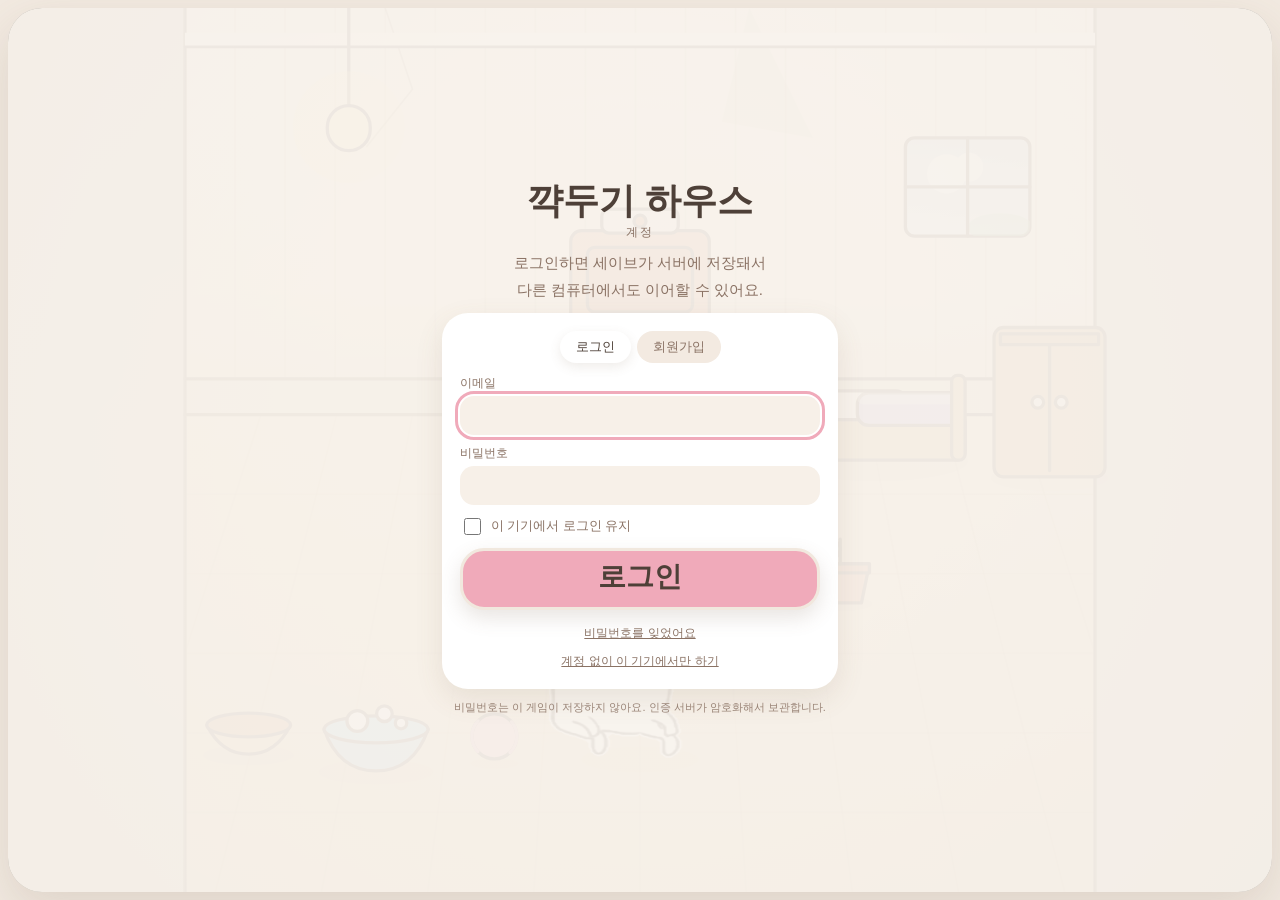
==== index.html @ f4972d71 "꺅두기 캐치마인드 알바 추가" ====
<!doctype html>
<html lang="ko">
<head>
<meta charset="utf-8">
<meta name="viewport" content="width=device-width, initial-scale=1, viewport-fit=cover">
<!-- 보안: 외부에서 스크립트를 끼워 넣지 못하게 막습니다.
     connect-src 에 우리 서버 주소 하나만 적어서, 다른 어디로도
     데이터가 나갈 수 없게 막아둡니다. -->
<meta http-equiv="Content-Security-Policy" content="
  default-src 'none';
  script-src 'self';
  style-src 'self' https://fonts.googleapis.com 'unsafe-inline';
  font-src https://fonts.gstatic.com;
  img-src 'self' data: blob:;
  connect-src 'self' https://nmmekqyjrqkmwmygzedm.supabase.co wss://nmmekqyjrqkmwmygzedm.supabase.co;
  form-action 'none';
  base-uri 'none';
  object-src 'none'">
<meta name="referrer" content="no-referrer">
<title>꺅두기 하우스</title>
<meta name="description" content="꺅두기를 애기부터 어른까지 키우는 웹 게임. 집을 꾸미고, 리듬게임과 꺅두기런으로 클로버를 벌어요.">
<link rel="icon" href="assets/clover.png">
<link rel="preconnect" href="https://fonts.googleapis.com">
<link rel="preconnect" href="https://fonts.gstatic.com" crossorigin>
<link rel="stylesheet" href="https://fonts.googleapis.com/css2?family=Gaegu:wght@400;700&family=Gowun+Dodum&display=swap">
<link rel="stylesheet" href="css/style.css">
</head>
<body>

<div id="app">
  <div id="stage">
    <canvas id="cv"></canvas>

    <!-- 위쪽 상태바 -->
    <header id="topbar">
      <div class="who">
        <span class="nm"><b id="barName">두기</b></span>
        <div class="lovewrap">
          <span class="love" id="loveBox" title="마음"><span id="loveHearts"></span></span>
          <i id="barStage">마음 Lv1</i>
        </div>
        <div class="exp"><div class="track"><div class="fill" id="expFill"></div></div>
          <small id="expCap"></small></div>
      </div>
      <div class="stats" id="statRow">
        <div class="stat"><span class="ic i-full"></span><div class="track"><div class="fill" id="st_full"></div></div></div>
        <div class="stat"><span class="ic i-clean"></span><div class="track"><div class="fill" id="st_clean"></div></div></div>
        <div class="stat"><span class="ic i-fun"></span><div class="track"><div class="fill" id="st_fun"></div></div></div>
        <div class="stat"><span class="ic i-energy"></span><div class="track"><div class="fill" id="st_energy"></div></div></div>
      </div>
      <div class="right">
        <span class="wxbox" id="barWx"></span>
        <span class="wallet" id="barClover"></span>
        <span class="lookname">모습 · <b id="barLook">양 두기</b><br>집 · <b id="barHouse">낡은 방</b></span>
        <nav class="tools">
          <button id="outBtn"   type="button" title="알바하러 가기">알바</button>
          <button id="gachaBtn" type="button" title="뽑기">뽑기</button>
          <button id="shopBtn"  type="button" title="상점">상점</button>
          <button id="dexBtn"   type="button" title="옷장·도감">옷장</button>
          <button id="decoBtn"  type="button" title="가구 옮기기">꾸미기</button>
          <button id="albumBtn" type="button" title="사진첩">앨범</button>
          <button id="dailyBtn" type="button" title="오늘의 할 일">할 일</button>
          <button id="acctBtn"  type="button" title="계정">계정</button>
          <button id="setBtn"   type="button" title="설정">설정</button>
          <button id="fsBtn"   type="button" title="전체화면">⛶</button>
        </nav>
      </div>
    </header>

    <button id="skipBtn" type="button" hidden>건너뛰기</button>
    <p id="tapHint" hidden>아무 곳이나 누르면 다음으로</p>

    <!-- 처음 시작: 이름 짓기 -->
    <section class="screen" id="introScreen" hidden>
      <img class="mascot sway" src="assets/run.png" alt="꺅두기">
      <h1>꺅두기 하우스<span class="sub">GGAKDUGI HOUSE</span></h1>
      <p class="lead">오늘부터 두기를 키웁니다.<br>이름을 지어주세요.</p>
      <input id="introName" class="nameinput big" type="text" maxlength="8" value="두기" aria-label="두기 이름">
      <button class="btn" id="introGo">시작!</button>
      <p class="credit">집에서는 <span class="kbd">WASD</span> 로 걷고, 두기를 <b>문질러 쓰다듬으면</b> 마음이 올라요 ·
        현관으로 나가면 알바를 해서 클로버를 벌 수 있어요</p>
    </section>

    <!-- 계정 -->
    <section class="screen" id="authScreen" hidden>
      <h1 style="font-size:clamp(24px,4.4vw,36px)">꺅두기 하우스<span class="sub">계정</span></h1>
      <p class="lead" id="authLead">로그인하면 세이브가 서버에 저장돼서<br>다른 컴퓨터에서도 이어할 수 있어요.</p>

      <div class="authbox">
        <div class="tabs" id="authTabs">
          <button class="tab on" id="tabLogin" type="button">로그인</button>
          <button class="tab" id="tabJoin" type="button">회원가입</button>
        </div>

        <form id="authForm" autocomplete="on" novalidate>
          <label class="fld"><span>이메일</span>
            <input id="authEmail" type="email" inputmode="email" autocomplete="username"
                   maxlength="254" spellcheck="false" required></label>
          <label class="fld"><span>비밀번호</span>
            <input id="authPw" type="password" autocomplete="current-password"
                   maxlength="200" required></label>
          <p class="pwhint" id="pwHint" hidden>10자 이상 · 대문자 · 소문자 · 숫자 · 기호 중 3가지 이상</p>
          <label class="chk"><input id="authKeep" type="checkbox">
            <span>이 기기에서 로그인 유지</span></label>
          <p class="autherr" id="authErr" role="alert" hidden></p>
          <button class="btn" id="authGo" type="submit">로그인</button>
        </form>

        <div class="authsub">
          <button class="linkbtn" id="authForgot" type="button">비밀번호를 잊었어요</button>
          <button class="linkbtn" id="authSkip" type="button">계정 없이 이 기기에서만 하기</button>
        </div>
      </div>
      <p class="credit" id="authNote"></p>
    </section>

    <!-- 캐치마인드 — 방 만들기 · 들어가기 -->
    <section class="screen" id="cmLobby" hidden>
      <h1 style="font-size:clamp(24px,4.4vw,38px)">두기 캐치마인드<span class="sub">같이 그리고 맞히기</span></h1>
      <p class="lead">한 명이 그리고 나머지가 맞혀요.<br>친구와 방 코드를 주고받으면 바로 시작!</p>

      <div class="authbox">
        <button class="btn" id="cmMake" type="button">새 방 만들기</button>
        <p class="cmor"><span>또는 받은 코드로</span></p>
        <form id="cmJoinForm" novalidate>
          <label class="fld"><span>방 코드 6자리</span>
            <input id="cmCode" class="codein" type="text" inputmode="latin"
                   maxlength="6" spellcheck="false" autocomplete="off" placeholder="ACDEFG"></label>
          <button class="btn ghost" id="cmJoin" type="submit">들어가기</button>
        </form>
        <p class="autherr" id="cmErr" role="alert" hidden></p>
      </div>
      <p class="credit">2명부터 시작할 수 있어요 · 그리는 사람은 채팅을 못 씁니다<br>
        정답 단어는 그리는 사람 화면에만 있어요</p>
      <button class="linkbtn" id="cmBack" type="button">알바 목록으로</button>
    </section>

    <!-- 캐치마인드 — 사람·채팅 -->
    <aside id="cmPanel" hidden>
      <div id="cmPlayers"></div>
      <div id="cmLog" aria-live="polite"></div>
      <form id="cmForm" autocomplete="off">
        <input id="cmInput" type="text" maxlength="24" autocomplete="off"
               spellcheck="false" aria-label="정답 입력" placeholder="정답을 적어보세요">
        <button type="submit" id="cmSend">보내기</button>
      </form>
      <p id="cmNet" hidden></p>
      <button type="button" id="cmQuit">나가기</button>
    </aside>

    <!-- 꺅두기런 결과 -->
    <section class="screen" id="runResult" hidden>
      <img class="mascot" id="runArt" alt="">
      <h1 id="runTitle" style="font-size:clamp(26px,5vw,44px)">도착!</h1>
      <div class="panel">
        <p class="score" id="runScore">0</p>
        <div class="tally">
          <div><b>달린 거리</b><span id="rDist">0 m</span></div>
          <div><b>주운 동전</b><span id="rJelly">0</span></div>
          <div><b>최고 연속</b><span id="rCombo">0</span></div>
          <div><b>등급</b><span id="rGrade">-</span></div>
        </div>
        <p class="best" id="runBest"></p>
        <p class="reward" id="runReward"></p>
      </div>
      <div class="row">
        <button class="btn" id="runAgain">한 번 더</button>
        <button class="btn ghost" id="runHome">집으로</button>
      </div>
    </section>

    <!-- 공용 모달 -->
    <div class="modal" id="modal" hidden>
      <div class="sheet">
        <h2 id="modalTitle">제목</h2>
        <p class="hint" id="modalHint"></p>
        <div id="modalBody"></div>
        <button class="btn ghost small" id="modalClose">확인</button>
      </div>
    </div>

    <!-- 알림 -->
    <div id="toast" hidden></div>

    <!-- 오늘의 할 일 -->
    <aside id="dailyPanel" hidden>
      <h3>오늘의 할 일</h3>
      <div id="dailyList"></div>
      <p class="hint">매일 새로 생겨요</p>
    </aside>

    <!-- 아래 돌봄 버튼 -->
    <div id="careBar"></div>
    <button id="miniClose" type="button" hidden>그만하기</button>

    <!-- 꺅두기런 폰 조작 -->
    <div id="runPad" hidden>
      <button id="rJump" type="button">점프</button>
      <button id="rSkill" type="button">스킬</button>
      <button id="rSlide" type="button">슬라이드</button>
    </div>
  </div>
</div>

<!-- 순서대로 읽혀야 합니다 -->
<script defer src="js/config.js"></script>
<script defer src="js/boot.js"></script>
<script defer src="js/data.js"></script>
<script defer src="js/grow.js"></script>
<script defer src="js/save.js"></script>
<script defer src="js/auth.js"></script>
<script defer src="js/net.js"></script>
<script defer src="js/audio.js"></script>
<script defer src="js/menus.js"></script>
<script defer src="js/cut.js"></script>
<script defer src="js/home.js"></script>
<script defer src="js/care.js"></script>
<script defer src="js/run.js"></script>
<script defer src="js/cafe.js"></script>
<script defer src="js/catch.js"></script>
<script defer src="js/app.js"></script>
</body>
</html>
---- css/style.css ----
/* ── 기본값 (브라우저 리셋) ── */
html{color-scheme:light;}
:root{padding-top:env(safe-area-inset-top,0px);padding-bottom:env(safe-area-inset-bottom,0px);}
body{margin:0;font-size:14px;}
img{max-width:100%;}
[hidden]{display:none!important;}
:root{padding-top:env(safe-area-inset-top,0px);padding-bottom:env(safe-area-inset-bottom,0px);}
body{margin:0;font-size:14px;}
img{max-width:100%;}
[hidden]{display:none!important;}
:root{
    --cream:#FFFCF8; --ground:#F2EAE1; --ink:#4E4038; --ink-soft:#8A7264;
    --line:#F1E8DE; --sh:rgba(120,95,75,.10); --sh2:rgba(120,95,75,.16);
    --clover:#7EAE82; --sky:#9CCADF; --wool:#F3EAE1; --poot:#DCC7A9;
    --pink:#F0AABA; --miss:#C2A8A4; --grape:#AD9ED4;
    --display:"Gaegu","Gowun Dodum",'Apple SD Gothic Neo','Malgun Gothic',sans-serif;
    --body:"Gowun Dodum","Gaegu",'Apple SD Gothic Neo','Malgun Gothic',sans-serif;
  }
  html,body{height:100%;}
  body{margin:0;background:var(--cream);color:var(--ink);font-family:var(--body);
       -webkit-font-smoothing:antialiased;overflow:hidden;}
  #app{height:100%;display:flex;flex-direction:column;align-items:center;justify-content:center;
       padding:8px;box-sizing:border-box;gap:0;}
  #stage{position:relative;width:100%;height:100%;max-width:none;max-height:none;
         container-type:size;
         border:3px solid var(--line);border-radius:32px;overflow:hidden;background:var(--cream);
         box-shadow:0 12px 28px var(--sh2);}
  body.fs #app{padding:0;}
  body.fs #stage{border-radius:0;border-width:0;box-shadow:none;}
  canvas{display:block;width:100%;height:100%;touch-action:none;}

  .screen{position:absolute;inset:0;display:flex;flex-direction:column;align-items:center;
          justify-content:center;justify-content:safe center;gap:10px;text-align:center;
          background:rgba(252,248,243,.9);padding:14px 16px;box-sizing:border-box;
          overflow-y:auto;overscroll-behavior:contain;}
  .screen > *{flex:none;}
  .screen[hidden]{display:none!important;}
  .screen.scroll{justify-content:flex-start;overflow-y:auto;overscroll-behavior:contain;}

  h1{font-family:var(--display);font-weight:700;margin:0;font-size:clamp(32px,6.6vw,58px);
     line-height:1;text-wrap:balance;}
  h1 .sub{display:block;font-size:.32em;font-weight:400;color:var(--ink-soft);letter-spacing:2px;margin-top:8px;}
  h2{font-family:var(--display);font-weight:700;font-size:20px;margin:0;letter-spacing:.5px;}
  .mascot{width:clamp(88px,15vw,132px);height:auto;}
  .mascot.sway{animation:sway 2.4s ease-in-out infinite;}
  @keyframes sway{0%,100%{transform:translateY(0) rotate(-1.5deg)}50%{transform:translateY(-9px) rotate(1.5deg)}}

  .btn{font-family:var(--display);font-weight:700;font-size:clamp(20px,3.2vw,28px);
       border:3px solid var(--line);background:var(--pink);color:var(--ink);border-radius:24px;
       padding:7px 30px 11px;cursor:pointer;box-shadow:0 8px 20px var(--sh2);
       transition:transform .1s ease, box-shadow .1s ease;}
  .btn.ghost{background:var(--cream);}
  .btn.small{font-size:19px;padding:4px 18px 8px;box-shadow:0 6px 16px var(--sh2);}
  .btn:hover{transform:translateY(-2px);box-shadow:0 4px 12px var(--sh2);}
  .btn:active{transform:translateY(1px);box-shadow:0 2px 6px var(--sh);}
  :is(.btn,.card,.chip):focus-visible{outline:3px solid var(--pink);outline-offset:3px;}

  .picks{display:flex;gap:9px;flex-wrap:wrap;justify-content:center;}
  .pick{font-family:var(--body);border:3px solid var(--line);background:var(--cream);color:var(--ink);
        border-radius:22px;padding:5px 16px 7px;cursor:pointer;display:flex;flex-direction:column;
        align-items:flex-start;gap:0;min-width:116px;transition:transform .12s ease;}
  .pick:hover{transform:translateY(-2px) rotate(-.7deg);}
  .pick .lb{font-size:11.5px;color:var(--ink-soft);letter-spacing:1px;}
  .pick .vl{font-family:var(--display);font-weight:700;font-size:20px;line-height:1.05;}
  .tagline{font-size:13px;color:var(--ink-soft);font-variant-numeric:tabular-nums;}

  .wallet{display:flex;align-items:center;justify-content:center;gap:7px;margin:0;font-size:13px;
          color:var(--ink-soft);font-variant-numeric:tabular-nums;}
  .wallet b{font-family:var(--display);font-size:20px;color:var(--ink);}
  .wallet span{border-left:2px solid #EFE4D8;padding-left:8px;}
  .cv{width:17px;height:17px;flex:none;}
  .reward{display:flex;align-items:center;justify-content:center;gap:5px;margin:6px 0 0;
          font-size:13px;color:var(--ink-soft);}
  .reward b{font-family:var(--display);font-size:19px;color:var(--clover);
            -webkit-text-stroke:0;}

  /* 도감 */
  .dex{width:100%;display:flex;flex-direction:column;gap:12px;}
  .dexrow{display:grid;grid-template-columns:repeat(auto-fill,minmax(98px,1fr));gap:8px;}
  .dcard{position:relative;border:3px solid var(--line);border-radius:22px;background:var(--cream);
         padding:16px 6px 8px;display:flex;flex-direction:column;align-items:center;gap:2px;
         cursor:pointer;overflow:hidden;font-family:var(--body);
         transition:transform .12s ease, box-shadow .12s ease;}
  .dcard .art{height:62px;display:flex;align-items:flex-end;justify-content:center;}
  .dcard img{height:60px;width:auto;}
  .dcard .nm{font-family:var(--display);font-weight:700;font-size:14.5px;line-height:1.1;
             word-break:keep-all;text-align:center;}
  .dcard .meta{font-size:10px;color:var(--ink-soft);line-height:1.3;text-align:center;
               word-break:keep-all;max-height:2.7em;overflow:hidden;}
  .dcard .stars{position:absolute;top:3px;left:8px;font-size:11px;letter-spacing:-1px;color:#B0913F;}
  .dcard:hover{transform:translateY(-3px) rotate(-.8deg);}
  .dcard.sel{box-shadow:0 0 0 3px var(--clover) inset;}
  .dcard.r-base{background:linear-gradient(#FFFCF8,#F8F1E9);}
  .dcard.r-N{background:linear-gradient(#FFFCF8,#EEF5EA);}
  .dcard.r-R{background:linear-gradient(#FFFCF8,#E9F3F8);}
  .dcard.r-SR{background:linear-gradient(#FFFCF8,#FBE7EC);}
  .dcard.r-SSR{background:linear-gradient(#FFFCF8,#EDE6FA);}
  .dcard.locked img{filter:brightness(0);opacity:.2;}
  .dcard.locked .nm{color:var(--ink-soft);}
  .dcard.soon{border-style:dashed;opacity:.6;cursor:default;}
  .dcard.soon .art b{font-family:var(--display);font-size:26px;color:var(--ink-soft);line-height:62px;}
  .newbadge{position:absolute;top:3px;right:-20px;transform:rotate(28deg);background:var(--pink);
            border:3px solid var(--line);font-family:var(--display);font-weight:700;font-size:10px;
            padding:0 22px 1px;}
  .shake{animation:shake .32s;}
  @keyframes shake{0%,100%{transform:translateX(0)}25%{transform:translateX(-5px)}75%{transform:translateX(5px)}}

  /* 노래 목록 */
  .songlist{width:100%;display:flex;flex-direction:column;gap:9px;}
  .songrow{display:flex;align-items:center;gap:11px;border:3px solid var(--line);border-radius:24px;
           background:var(--cream);padding:8px 11px;transition:transform .12s ease,background .12s ease;}
  .songrow.on{background:var(--wool);box-shadow:0 8px 20px var(--sh2);transform:translate(-1px,-2px);}
  .songrow .cover{flex:none;width:62px;height:62px;border:3px solid var(--line);border-radius:19px;
                  overflow:hidden;cursor:pointer;display:block;}
  .songrow .cover svg{width:100%;height:100%;display:block;}
  .sinfo{display:flex;flex-direction:column;gap:1px;flex:1 1 auto;min-width:0;cursor:pointer;text-align:left;}
  .stitle{font-family:var(--display);font-weight:700;font-size:21px;line-height:1.05;word-break:keep-all;}
  .smeta{font-size:11.5px;color:var(--ink-soft);}
  .sbest{font-size:11.5px;color:var(--ink-soft);font-variant-numeric:tabular-nums;}
  .levels{display:grid;grid-template-columns:repeat(2,minmax(58px,1fr));gap:4px;flex:none;}
  .lv{border:3px solid var(--line);border-radius:16px;background:var(--cream);cursor:pointer;
      padding:1px 6px 2px;display:flex;flex-direction:column;align-items:center;line-height:1.05;
      font-family:var(--body);}
  .lv b{font-family:var(--display);font-size:13px;}
  .lv span{font-size:9.5px;color:var(--ink-soft);}
  .lv[data-d="easy"][aria-pressed="true"]{background:#E6F0E2;}
  .lv[data-d="normal"][aria-pressed="true"]{background:#9CCADF;}
  .lv[data-d="hard"][aria-pressed="true"]{background:#DCC7A9;}
  .lv[data-d="nightmare"][aria-pressed="true"]{background:#AD9ED4;}
  #goBtn{margin-top:4px;}
  @media (max-width:560px){
    .songrow{flex-wrap:wrap;} .levels{grid-template-columns:repeat(4,1fr);width:100%;}
  }

  /* 캐릭터 상세 */
  .detail{width:100%;display:flex;gap:14px;align-items:stretch;flex-wrap:wrap;}
  .detail .art{flex:1 1 200px;min-height:190px;border:3px solid var(--line);border-radius:26px;
               display:flex;align-items:center;justify-content:center;position:relative;overflow:hidden;}
  .detail .art img{height:78%;width:auto;position:relative;z-index:1;}
  .detail .art i{position:absolute;inset:-30%;background:
      repeating-conic-gradient(from 0deg, rgba(255,255,255,.55) 0deg 12deg, rgba(255,255,255,0) 12deg 24deg);
      animation:spinRay 26s linear infinite;}
  @keyframes spinRay{to{transform:rotate(360deg)}}
  .detail .info{flex:1 1 220px;display:flex;flex-direction:column;gap:7px;justify-content:center;}
  .detail .rk{display:inline-flex;align-items:center;gap:6px;align-self:flex-start;
              border:3px solid var(--line);border-radius:1005px;padding:1px 12px 3px;font-size:12px;}
  .detail .rk .stars{color:#B0913F;letter-spacing:-1px;}
  .detail h3{font-family:var(--display);font-weight:700;font-size:clamp(24px,4.4vw,34px);margin:0;line-height:1.05;}
  .detail .desc{font-size:13px;color:var(--ink-soft);line-height:1.65;}
  .detail .facts{display:flex;flex-direction:column;gap:3px;font-size:12px;color:var(--ink-soft);}
  .detail .facts span b{font-family:var(--display);font-size:14px;color:var(--ink);}
  .detail .row{display:flex;gap:8px;flex-wrap:wrap;margin-top:3px;}

  /* 뽑기 */
  .gacha{width:100%;display:flex;flex-direction:column;gap:10px;align-items:center;}
  .gtop{display:flex;align-items:center;gap:8px;font-size:12px;color:var(--ink-soft);}
  .gtop b{font-family:var(--display);font-size:22px;color:var(--ink);}
  .gstage{position:relative;overflow:hidden;width:100%;min-height:172px;border:3px dashed #EFE4D8;
          border-radius:24px;display:flex;align-items:center;justify-content:center;padding:10px;
          box-sizing:border-box;}
  .orbwrap{display:flex;flex-direction:column;align-items:center;gap:10px;}
  .orb{width:84px;height:84px;border-radius:50%;border:3px solid var(--line);
       background:radial-gradient(circle at 34% 28%, #fff 8%, var(--oc,#E6F0E2) 78%);
       animation:orbShake .17s linear infinite, orbGrow .95s ease-in both;}
  .orb.r-R{--oc:#9CCADF;animation:orbShake .13s linear infinite, orbGrow .95s ease-in both;}
  .orb.r-SR{--oc:#F0AABA;animation:orbShake .09s linear infinite, orbGrow .95s ease-in both,
            orbGlow .42s ease-in-out infinite;}
  @keyframes orbShake{0%{transform:translate(-1.5px,1px) rotate(-1.5deg)}
                      50%{transform:translate(1.5px,-1px) rotate(1.5deg)}
                      100%{transform:translate(-1.5px,1px) rotate(-1.5deg)}}
  @keyframes orbGrow{0%{scale:.25;opacity:0}55%{scale:1.05;opacity:1}100%{scale:1.2}}
  @keyframes orbGlow{0%,100%{box-shadow:0 0 0 0 rgba(255,179,193,0)}
                     50%{box-shadow:0 0 30px 12px rgba(255,179,193,.8)}}
  .orbtext{font-family:var(--display);font-weight:700;font-size:17px;color:var(--ink-soft);}
  .flash{position:absolute;inset:0;background:#fff;animation:flashOut .5s ease-out both;pointer-events:none;z-index:3;}
  .flash.sr{background:linear-gradient(120deg,#FBE7EC,#FFF6C9,#E9F3F8,#FBE7EC);}
  @keyframes flashOut{0%{opacity:.96}100%{opacity:0}}
  .gstage.hasbanner{padding-top:38px;}
  .banner{position:absolute;left:0;right:0;top:7px;text-align:center;font-family:var(--display);
          font-weight:700;font-size:23px;color:#D4708A;z-index:4;pointer-events:none;
          animation:bannerLife 2.6s both;}
  @keyframes bannerLife{0%{opacity:0;transform:translateY(-16px) scale(.7)}
                        18%{opacity:1;transform:translateY(0) scale(1.12)}
                        26%{transform:none}82%{opacity:1;transform:none}
                        100%{opacity:0;transform:translateY(-8px) scale(.9)}}
  .ring{position:absolute;left:50%;top:50%;width:22px;height:22px;margin:-11px 0 0 -11px;border-radius:50%;
        border:3px solid var(--rc,#9CCADF);animation:ringOut .8s ease-out both;pointer-events:none;}
  @keyframes ringOut{0%{transform:scale(.3);opacity:.95}100%{transform:scale(8);opacity:0}}
  .spark{position:absolute;left:50%;top:50%;width:8px;height:8px;background:#FFD36E;
         border:3px solid var(--line);border-radius:50%;animation:sparkOut .75s ease-out both;pointer-events:none;}
  @keyframes sparkOut{0%{transform:translate(0,0) scale(.3);opacity:1}
                      100%{transform:translate(var(--dx),var(--dy)) scale(1);opacity:0}}
  .shakeSheet{animation:sheetShake .45s;}
  @keyframes sheetShake{0%,100%{transform:none}20%{transform:translate(-6px,3px)}
                        40%{transform:translate(5px,-3px)}60%{transform:translate(-4px,2px)}
                        80%{transform:translate(3px,-1px)}}
  .gidle{margin:0;font-size:13px;color:var(--ink-soft);line-height:1.8;text-align:center;}
  .gidle small{font-size:11px;}
  .gresult{display:grid;grid-template-columns:repeat(5,1fr);gap:7px;width:100%;}
  .gcard{position:relative;border:3px solid var(--line);border-radius:20px;padding:13px 4px 6px;
         display:flex;flex-direction:column;align-items:center;gap:1px;overflow:hidden;z-index:2;
         animation:popN .46s cubic-bezier(.2,1.5,.5,1) both;}
  .gcard.r-R{animation:flipR .66s cubic-bezier(.2,1.1,.4,1) both;}
  .gcard.r-SR{animation:slamSR .72s cubic-bezier(.15,1.35,.4,1) both;
              box-shadow:0 0 0 3px #F9DDE4, 0 0 20px 4px rgba(255,179,193,.8);}
  @keyframes popN{0%{opacity:0;transform:scale(.55) rotate(-9deg)}100%{opacity:1;transform:none}}
  @keyframes flipR{0%{opacity:0;transform:perspective(500px) rotateY(-180deg) scale(.7)}
                   55%{opacity:1}100%{opacity:1;transform:none}}
  @keyframes slamSR{0%{opacity:0;transform:scale(2.8) rotate(12deg)}
                    50%{opacity:1;transform:scale(.88) rotate(-4deg)}
                    75%{transform:scale(1.06) rotate(2deg)}100%{transform:none}}
  .gcard .art{height:48px;display:flex;align-items:flex-end;}
  .gcard img{height:46px;width:auto;}
  .gcard .nm{font-family:var(--display);font-weight:700;font-size:12.5px;line-height:1.05;
             text-align:center;word-break:keep-all;}
  .gcard .meta{font-size:9.5px;color:var(--ink-soft);}
  .gcard .meta.dup{color:var(--clover);}
  .gcard .stars{position:absolute;top:2px;left:6px;font-size:10px;letter-spacing:-1px;color:#B0913F;}
  .gcard.r-N{background:linear-gradient(#FFFCF8,#EEF5EA);}
  .gcard.r-R{background:linear-gradient(#FFFCF8,#E9F3F8);}
  .gcard.r-SR{background:linear-gradient(#FFFCF8,#FBE7EC);box-shadow:0 0 0 3px #F9DDE4;}
  .gcard.shine::after{content:"";position:absolute;inset:-40%;background:
    linear-gradient(115deg,transparent 40%,rgba(255,255,255,.85) 50%,transparent 60%);
    animation:sweep 1.5s ease-in-out .3s 2;}
  @keyframes sweep{0%{transform:translateX(-60%)}100%{transform:translateX(60%)}}
  .gbtns{display:flex;gap:9px;flex-wrap:wrap;justify-content:center;}
  @media (max-width:560px){ .gresult{grid-template-columns:repeat(3,1fr);} }
  @media (prefers-reduced-motion:reduce){ .gcard,.orb,.flash,.banner,.ring,.spark{animation:none!important}
    .gcard.shine::after{animation:none} .shakeSheet{animation:none} }

  .modal{position:absolute;inset:0;z-index:20;display:flex;align-items:center;justify-content:center;
         background:rgba(120,95,75,.38);padding:16px;box-sizing:border-box;}
  .modal[hidden]{display:none!important;}
  .sheet{background:var(--cream);border:3px solid var(--line);border-radius:28px;box-shadow:0 12px 28px var(--sh2);
         padding:14px 16px 16px;width:100%;max-width:640px;max-height:100%;overflow-y:auto;}
  .sheet.wide{max-width:780px;
         display:flex;flex-direction:column;gap:10px;align-items:center;}
  .sheet .row{display:flex;gap:8px;flex-wrap:wrap;justify-content:center;}
  .sheet #modalBody{width:100%;}
  .rgroup{width:100%;display:flex;flex-direction:column;gap:6px;margin-bottom:4px;}
  .rlabel{font-family:var(--display);font-weight:700;font-size:15px;display:flex;align-items:center;gap:6px;
          justify-content:center;}
  .rlabel i{width:11px;height:11px;border:3px solid var(--line);border-radius:50%;display:inline-block;}
  .rlabel span{font-family:var(--body);font-weight:400;font-size:11.5px;color:var(--ink-soft);}
  .card{position:relative;}
  .card .rr{position:absolute;top:-9px;right:-6px;font-size:10px;border:3px solid var(--line);
            border-radius:1005px;padding:0 6px 1px;white-space:nowrap;}
  .card.soon{opacity:.55;cursor:default;border-style:dashed;justify-content:center;}
  .card.soon .q{font-family:var(--display);font-weight:700;font-size:26px;line-height:56px;color:var(--ink-soft);}
  .sheet .card{min-width:88px;padding:7px 7px 8px;}
  .sheet .card img{height:48px;}
  .sheet .card .nm{font-size:15px;}
  .sheet .card .meta{font-size:10.5px;}
  .sheet .card.song{min-width:150px;}
  .sheet .card.song .nm{font-size:18px;}
  .sect{width:100%;max-width:760px;display:flex;flex-direction:column;gap:7px;align-items:center;}
  .sect > .row{display:flex;gap:9px;flex-wrap:wrap;justify-content:center;width:100%;}

  .card{font-family:var(--body);border:3px solid var(--line);background:var(--cream);border-radius:22px;
        padding:7px 9px 9px;cursor:pointer;display:flex;flex-direction:column;align-items:center;gap:3px;
        min-width:98px;flex:0 1 auto;transition:transform .12s ease,background .12s ease;}
  .card:hover{transform:translateY(-3px) rotate(-.8deg);}
  .card[aria-pressed="true"]{background:var(--wool);box-shadow:0 6px 16px var(--sh2);}
  .card img{height:56px;width:auto;}
  .card .nm{font-family:var(--display);font-weight:700;font-size:17px;line-height:1.1;}
  .card .meta{font-size:11.5px;color:var(--ink-soft);line-height:1.35;}
  .song{min-width:150px;align-items:flex-start;text-align:left;gap:1px;}
  .song .nm{font-size:19px;}
  .song .best{font-size:11px;color:var(--ink-soft);font-variant-numeric:tabular-nums;}

  .chip{font-family:var(--display);font-size:18px;font-weight:700;border:3px solid var(--line);
        background:var(--cream);color:var(--ink);border-radius:1005px;padding:3px 17px 6px;cursor:pointer;}
  .chip[aria-pressed="true"]{background:var(--clover);}
  .chip[data-d="hard"][aria-pressed="true"]{background:var(--poot);}
  .chip[data-d="nightmare"][aria-pressed="true"]{background:var(--grape);}

  .keys{font-size:13px;color:var(--ink-soft);line-height:1.8;}
  .kbd{font-family:var(--display);font-weight:700;border:3px solid var(--line);border-radius:7px;
       padding:0 8px 1px;background:var(--wool);}

  .panel{border:3px solid var(--line);border-radius:26px;background:var(--cream);padding:12px 18px 14px;
         min-width:min(330px,88%);}
  .grade{font-family:var(--display);font-weight:700;font-size:clamp(26px,5vw,40px);line-height:1;margin:0;}
  .score{font-family:var(--display);font-weight:700;font-size:clamp(26px,5vw,38px);line-height:1;
         margin:2px 0 8px;font-variant-numeric:tabular-nums;}
  .tally{display:grid;grid-template-columns:repeat(2,1fr);gap:3px 18px;font-size:14px;}
  .tally div{display:flex;justify-content:space-between;gap:12px;font-variant-numeric:tabular-nums;}
  .tally b{font-weight:400;color:var(--ink-soft);}
  .best{font-size:13px;color:var(--ink-soft);margin:8px 0 0;}
  #skipBtn{position:absolute;bottom:14px;right:14px;z-index:6;font-family:var(--display);font-weight:700;
           font-size:17px;border:3px solid var(--line);background:rgba(252,248,243,.9);border-radius:1005px;
           padding:3px 18px 5px;cursor:pointer;animation:skipIn .5s both .4s;}
  @keyframes skipIn{0%{opacity:0;transform:translateY(8px)}100%{opacity:1;transform:none}}
  #homeBar{position:absolute;top:10px;left:58px;right:12px;z-index:6;display:flex;align-items:center;
           gap:8px;flex-wrap:wrap;}
  #homeBar span{display:flex;align-items:center;gap:5px;background:rgba(252,248,243,.92);
                border:3px solid var(--line);border-radius:1005px;padding:2px 12px 4px;font-size:12.5px;
                color:var(--ink-soft);}
  #homeBar b{font-family:var(--display);font-size:18px;color:var(--ink);}
  #homeBar button{margin-left:auto;font-family:var(--display);font-weight:700;font-size:15px;
                  border:3px solid var(--line);background:var(--cream);border-radius:1005px;
                  padding:2px 14px 4px;cursor:pointer;}
  #homeBar #homeSongBtn{margin-left:auto;background:var(--pink);}
  #homeBar #homeTitleBtn{margin-left:0;}
  #countdown{position:absolute;inset:0;z-index:30;display:flex;align-items:center;justify-content:center;
             background:rgba(252,248,243,.55);pointer-events:none;}
  #countdown[hidden]{display:none!important;}
  #cdNum{font-family:var(--display);font-weight:700;font-size:clamp(64px,16vw,140px);color:var(--ink);
         animation:cdPop .45s ease-out;}
  @keyframes cdPop{0%{transform:scale(1.9);opacity:0}45%{opacity:1}100%{transform:scale(1);opacity:1}}

  #toast{position:absolute;left:50%;top:52px;transform:translateX(-50%);z-index:40;
         background:var(--cream);border:3px solid var(--line);border-radius:24px;
         box-shadow:0 8px 20px var(--sh2);padding:9px 18px 11px;text-align:center;
         animation:toastIn .45s cubic-bezier(.2,1.4,.5,1) both;max-width:88%;}
  #toast[hidden]{display:none!important;}
  #toast h4{font-family:var(--display);font-weight:700;font-size:19px;margin:0 0 2px;}
  #toast p{margin:1px 0;font-size:12.5px;color:var(--ink-soft);}
  @keyframes toastIn{0%{opacity:0;transform:translate(-50%,-14px) scale(.85)}
                     100%{opacity:1;transform:translate(-50%,0) scale(1)}}

  /* 설정 */
  .setlist{width:100%;display:flex;flex-direction:column;gap:12px;}
  .setgroup{border:3px solid var(--line);border-radius:24px;background:var(--cream);
            padding:8px 14px 12px;display:flex;flex-direction:column;gap:9px;}
  .setgroup > h5{font-family:var(--display);font-weight:700;font-size:13px;letter-spacing:2px;
                 color:var(--ink-soft);margin:0;text-transform:none;}
  .setrow{display:flex;flex-direction:column;gap:3px;padding-top:7px;border-top:3px dashed #EFE4D8;}
  .setgroup > .setrow:first-of-type{border-top:0;padding-top:0;}
  .setrow > .lbl{display:flex;justify-content:space-between;align-items:baseline;gap:8px;}
  .setrow .lbl b{font-family:var(--display);font-weight:700;font-size:16px;}
  .setrow .lbl span{font-size:11.5px;color:var(--ink-soft);font-variant-numeric:tabular-nums;}
  .setrow .hint{font-size:10.5px;color:var(--ink-soft);line-height:1.45;opacity:.9;}
  .keyrow{display:flex;gap:7px;flex-wrap:wrap;}
  .keybtn{flex:1 1 0;min-width:52px;border:3px solid var(--line);border-radius:17px;background:var(--wool);
          font-family:var(--display);font-weight:700;font-size:19px;padding:2px 0 4px;cursor:pointer;}
  .keybtn.wait{background:var(--pink);animation:tapBlink .8s ease-in-out infinite;}
  .keybtn small{display:block;font-family:var(--body);font-weight:400;font-size:10px;color:var(--ink-soft);}
  input[type=range]{width:100%;accent-color:var(--clover);height:20px;margin:0;}
  .skinrow{display:flex;gap:7px;flex-wrap:wrap;}
  .skinbtn{border:3px solid var(--line);border-radius:18px;background:var(--cream);cursor:pointer;
           padding:4px 10px 6px;font-family:var(--body);display:flex;flex-direction:column;gap:3px;align-items:center;}
  .skinbtn[aria-pressed="true"]{background:var(--wool);box-shadow:0 6px 16px var(--sh2);}
  .skinbtn[disabled]{opacity:.45;cursor:default;}
  .skinbtn .nm{font-family:var(--display);font-weight:700;font-size:14px;}
  .swatch{display:flex;gap:3px;}
  .swatch i{width:13px;height:13px;border:3px solid var(--line);border-radius:4px;display:block;}
  .skinbtn small{font-size:9.5px;color:var(--ink-soft);}

  /* 도감 진행 */
  .dexbar{width:100%;display:flex;flex-direction:column;gap:4px;margin-bottom:2px;}
  .dexbar .track{height:14px;border:3px solid var(--line);border-radius:1005px;background:var(--cream);overflow:hidden;}
  .dexbar .fill{height:100%;background:var(--clover);}
  .dexbar .cap{display:flex;justify-content:space-between;font-size:11.5px;color:var(--ink-soft);}
  .dexbar .cap b{font-family:var(--display);font-size:15px;color:var(--ink);}

  #tapHint{position:absolute;bottom:20px;left:0;right:0;text-align:center;margin:0;z-index:6;
           font-size:12.5px;color:var(--ink-soft);pointer-events:none;animation:tapBlink 1.6s ease-in-out infinite;}
  @keyframes tapBlink{0%,100%{opacity:.35}50%{opacity:.95}}
  #fsBtn{position:absolute;top:10px;left:12px;z-index:6;font-size:15px;line-height:1;
         border:3px solid var(--line);background:rgba(252,248,243,.8);border-radius:18px;
         padding:4px 9px 5px;cursor:pointer;opacity:.5;transition:opacity .15s ease;}
  #fsBtn:hover{opacity:1;}
  body.fs #fsBtn{opacity:.25;}
  #pauseBtn{position:absolute;top:10px;right:12px;font-family:var(--display);font-weight:700;font-size:16px;
            border:3px solid var(--line);background:rgba(252,248,243,.85);border-radius:18px;padding:2px 12px 4px;
            cursor:pointer;}
  .credit{font-size:11px;color:var(--ink-soft);margin:0;max-width:520px;line-height:1.6;opacity:.85;}
  @media (prefers-reduced-motion:reduce){.mascot.sway{animation:none}}

  /* 무대가 낮아지면 타이틀 요소를 단계적으로 줄인다 */
  @container (max-height:430px){
    .screen{gap:7px;padding:10px 14px;}
    .mascot{width:clamp(48px,14cqh,74px);}
    h1{font-size:clamp(22px,8.5cqh,34px);}
    h1 .sub{font-size:.28em;margin-top:4px;}
    .keys{display:none;}
    .pick{padding:3px 12px 5px;min-width:96px;}
    .pick .vl{font-size:17px;}
    .btn{font-size:20px;padding:5px 22px 8px;}
  }
  @container (max-height:320px){
    .mascot{display:none;}
    h1 .sub{display:none;}
    .tagline{display:none;}
    h1{font-size:clamp(20px,9cqh,28px);}
  }

/* ══════════════════════════════════════════════════════════
   마시멜로 — 테두리 대신 부드러운 그림자, 크림톤 바탕
   ══════════════════════════════════════════════════════════ */

body{background:var(--ground);}
#stage{border:none;border-radius:34px;background:var(--cream);
       box-shadow:0 18px 50px rgba(120,95,75,.16);}
body.fs #stage{border-radius:0;box-shadow:none;}
.screen{background:rgba(250,245,238,.93);}

/* ── 위쪽 상태바 ───────────────────────────────────────── */
#topbar{position:absolute;left:0;right:0;top:0;z-index:6;display:flex;align-items:center;
        gap:12px;padding:10px 14px;box-sizing:border-box;flex-wrap:wrap;
        background:linear-gradient(rgba(252,248,243,.96),rgba(252,248,243,.74));
        border-bottom:none;box-shadow:0 6px 18px rgba(120,95,75,.07);}
#topbar[hidden]{display:none!important;}
#topbar .who{display:flex;flex-direction:column;gap:2px;min-width:132px;}
#topbar .nm{display:flex;align-items:baseline;gap:7px;}
#topbar .nm b{font-family:var(--display);font-size:23px;line-height:1.1;color:var(--ink);}
#topbar .nm i{font-style:normal;font-size:11px;color:var(--ink-soft);}
#topbar .exp{display:flex;flex-direction:column;gap:2px;}
#topbar .exp .track{width:132px;height:6px;border:none;border-radius:999px;
                    background:#EFE4D8;overflow:hidden;box-sizing:border-box;}
#topbar .exp .fill{height:100%;border-radius:999px;background:var(--pink);transition:width .35s ease;}
#topbar .exp small{font-size:10px;color:var(--ink-soft);}

/* 마음 하트 */
.love{display:flex;align-items:center;gap:3px;font-size:13px;}
.love i{font-style:normal;font-size:16px;line-height:1;color:#E4C9BE;filter:none;opacity:1;}
.love i.on{color:#E4849C;}

/* 스탯 — 얇은 선 */
.stats{display:flex;gap:12px;flex:1 1 auto;justify-content:center;flex-wrap:wrap;}
.stat{display:flex;align-items:center;gap:5px;}
.stat .track{width:56px;height:5px;border:none;border-radius:999px;
             background:#EFE4D8;overflow:hidden;box-sizing:border-box;}
.stat .fill{height:100%;border-radius:999px;transition:width .35s ease;}
#st_full{background:#E0A45C;} #st_clean{background:#77B2CE;}
#st_fun{background:#E4849C;}  #st_energy{background:#8FBF92;}
.stat.low .track{animation:lowblink 1.4s ease-in-out infinite;}
@keyframes lowblink{0%,100%{opacity:1}50%{opacity:.45}}
.stat .ic{width:14px;height:14px;flex:none;border:none;border-radius:999px;box-sizing:border-box;}
.i-full{background:#E0A45C;} .i-clean{background:#77B2CE;}
.i-fun{background:#E4849C;}  .i-energy{background:#8FBF92;}

#topbar .right{display:flex;align-items:center;gap:10px;flex-wrap:wrap;justify-content:flex-end;}
#topbar .wallet{display:flex;align-items:center;gap:5px;margin:0;font-size:12px;
        background:#FFFFFF;border-radius:999px;padding:5px 13px 5px 10px;
        box-shadow:0 4px 12px rgba(120,95,75,.10);}
#topbar .wallet b{font-family:var(--display);font-size:19px;color:#3E6B44;}
#topbar .lookname{font-size:11px;color:var(--ink-soft);line-height:1.5;}
#topbar .lookname b{font-family:var(--display);font-size:15px;color:var(--ink);}
#topbar .tools{display:flex;gap:6px;}
#topbar .tools button{font-family:var(--body);font-size:13px;
       border:none;background:#FFFFFF;color:#5C4C42;border-radius:14px;
       padding:7px 13px;cursor:pointer;box-shadow:0 4px 12px rgba(120,95,75,.10);
       transition:transform .12s ease, box-shadow .12s ease;}
#topbar .tools button:hover{transform:translateY(-2px);box-shadow:0 7px 16px rgba(120,95,75,.14);}
#topbar .tools button:active{transform:translateY(1px);box-shadow:0 2px 6px rgba(120,95,75,.10);}
#topbar .tools button#outBtn{background:#E8B15E;color:#3E2D14;}
@container (max-width: 700px){
  #topbar .lookname{display:none;}
  #topbar .exp .track{width:96px;}
  .stat .track{width:34px;}
  #topbar .tools button{padding:6px 10px;font-size:12px;}
}

/* ── 처음 화면 ─────────────────────────────────────────── */
.lead{margin:0;font-size:15px;color:var(--ink-soft);line-height:1.8;}
.nameinput{font-family:var(--display);font-weight:700;font-size:20px;text-align:center;
           border:none;border-radius:20px;background:#FFFFFF;color:var(--ink);
           padding:8px 14px;width:160px;box-shadow:0 6px 16px rgba(120,95,75,.10);}
.nameinput.big{font-size:30px;width:210px;}
.nameinput:focus{outline:3px solid var(--pink);outline-offset:3px;}

/* ── 상점 카드 ─────────────────────────────────────────── */
.shopgrid{display:grid;grid-template-columns:repeat(auto-fill,minmax(126px,1fr));gap:11px;width:100%;}
.shopcard{position:relative;border:none;border-radius:24px;background:#FFFFFF;
          padding:10px 8px 11px;display:flex;flex-direction:column;align-items:center;gap:3px;
          cursor:pointer;font-family:var(--body);box-shadow:0 6px 16px rgba(120,95,75,.09);
          transition:transform .14s ease, box-shadow .14s ease;}
.shopcard:hover{transform:translateY(-3px);box-shadow:0 10px 22px rgba(120,95,75,.14);}
.shopcard .pic{height:74px;display:flex;align-items:flex-end;}
.shopcard canvas{width:74px;height:74px;}
.shopcard .nm{font-family:var(--display);font-weight:700;font-size:16px;line-height:1.1;}
.shopcard .meta{font-size:11px;color:var(--ink-soft);text-align:center;line-height:1.4;min-height:2.6em;}
.shopcard .price{display:flex;align-items:center;gap:4px;font-family:var(--display);font-size:17px;
                 border-top:1px solid #F1E8DE;width:100%;justify-content:center;padding-top:5px;}
.shopcard.own{background:#F2F8F1;}
.shopcard.own .price{color:#3E6B44;}
.shopcard.poor{opacity:.55;}
.shopcard.sel{box-shadow:0 0 0 3px #8FBF92, 0 6px 16px rgba(120,95,75,.09);}
.shopcard.locked{opacity:.6;background:#FAF5EF;}
.shopcard .meta i{font-style:normal;color:#3E6B44;font-size:10.5px;}
.swatchbig{width:72px;height:56px;border:none;border-radius:18px;display:block;
           box-shadow:0 4px 12px rgba(120,95,75,.12);}

/* ── 알바 고르기 ───────────────────────────────────────── */
.outinfo{margin:0;font-size:13px;color:var(--ink-soft);text-align:center;line-height:1.8;}
.outinfo b{font-family:var(--display);font-size:19px;color:var(--ink);}
.outrow{display:grid;grid-template-columns:repeat(auto-fit,minmax(170px,1fr));gap:12px;width:100%;}
.outcard{border:none;border-radius:26px;background:#FFFFFF;cursor:pointer;
         padding:14px 10px;display:flex;flex-direction:column;align-items:center;gap:3px;
         font-family:var(--body);box-shadow:0 6px 16px rgba(120,95,75,.10);
         transition:transform .14s ease,box-shadow .14s ease;}
.outcard:hover{transform:translateY(-3px);box-shadow:0 10px 24px rgba(120,95,75,.15);}
.outcard .ic{font-size:30px;line-height:1;}
.outcard .nm{font-family:var(--display);font-weight:700;font-size:23px;}
.outcard .meta{font-size:12px;color:var(--ink-soft);}
.outcard .pay{font-family:var(--display);font-size:15px;color:#3E6B44;}
.outcard.o-rhythm{background:#F1F7FB;}
.outcard.o-run{background:#FDF2F4;}

.jobrow{display:grid;grid-template-columns:repeat(auto-fit,minmax(196px,1fr));gap:14px;width:100%;}
.jobcard{position:relative;border:none;border-radius:28px;cursor:pointer;overflow:hidden;
         padding:0 0 14px;display:flex;flex-direction:column;align-items:center;gap:4px;
         font-family:var(--body);background:#FFFFFF;box-shadow:0 8px 20px rgba(120,95,75,.11);
         transition:transform .14s ease,box-shadow .14s ease;}
.jobcard:hover{transform:translateY(-3px);box-shadow:0 12px 28px rgba(120,95,75,.16);}
.jobcard .sign{width:100%;padding:8px 0;font-family:var(--body);font-size:12px;
               border-bottom:none;background:#F7F0E8;color:var(--ink-soft);letter-spacing:2px;}
.jobcard canvas{width:104px;height:78px;margin:6px 0 -2px;}
.jobcard .nm{font-family:var(--display);font-weight:700;font-size:24px;line-height:1;}
.jobcard .meta{font-size:12px;color:var(--ink-soft);}
.jobcard .pay{font-size:11.5px;color:var(--ink-soft);border-top:1px solid #F1E8DE;margin-top:5px;
              padding-top:6px;width:86%;}
.jobcard .go{margin-top:8px;font-family:var(--body);font-size:14px;
             border:none;border-radius:999px;background:#E8B15E;color:#3E2D14;padding:7px 20px;
             box-shadow:0 4px 12px rgba(120,95,75,.14);}
.jobcard .lvrow{font-size:11.5px;color:var(--ink-soft);}
.jobcard .lvrow b{font-family:var(--display);font-size:15px;color:var(--ink);}
.jobcard.locked{opacity:.55;}

/* ── 결과 보상 ─────────────────────────────────────────── */
.reward{display:flex;flex-direction:column;align-items:center;gap:1px;margin:8px 0 0;
        font-size:13px;color:var(--ink-soft);}
.reward b{font-family:var(--display);font-size:21px;color:#3E6B44;-webkit-text-stroke:0;}
.reward small{font-size:11px;}
.paytop{font-family:var(--body);font-size:12px;color:var(--ink-soft);letter-spacing:2px;}

/* ── 런 폰 조작 ────────────────────────────────────────── */
#runPad{position:absolute;left:0;right:0;bottom:0;display:flex;gap:10px;padding:12px;
        box-sizing:border-box;z-index:7;pointer-events:none;}
#runPad[hidden]{display:none!important;}
#runPad button{flex:1;pointer-events:auto;border:none;border-radius:24px;
       background:rgba(255,255,255,.82);font-family:var(--display);font-weight:700;font-size:20px;
       color:#4E4038;padding:13px 0;box-shadow:0 6px 18px rgba(120,95,75,.18);}
#runPad button:active{transform:translateY(2px);box-shadow:0 2px 8px rgba(120,95,75,.14);}
#rSkill{flex:.7;background:rgba(240,170,186,.9);}

/* ── 토스트 ────────────────────────────────────────────── */
#toast{position:absolute;left:50%;top:14%;transform:translateX(-50%);z-index:40;
       background:#FFFFFF;border:none;border-radius:24px;
       padding:10px 22px;box-shadow:0 12px 30px rgba(120,95,75,.18);text-align:center;
       display:flex;flex-direction:column;gap:1px;max-width:76%;}
#toast[hidden]{display:none!important;}
#toast b{font-family:var(--display);font-size:20px;}
#toast span{font-size:12px;color:var(--ink-soft);}
#toast.pop{animation:toastPop .35s cubic-bezier(.2,1.5,.5,1);}
@keyframes toastPop{0%{transform:translateX(-50%) scale(.7);opacity:0}100%{transform:translateX(-50%) scale(1);opacity:1}}

/* ── 아래 돌봄 타일 ────────────────────────────────────── */
#careBar{position:absolute;left:0;right:0;bottom:0;z-index:6;display:flex;gap:9px;
         padding:12px 14px 14px;box-sizing:border-box;justify-content:center;flex-wrap:wrap;
         background:linear-gradient(rgba(252,248,243,0),rgba(252,248,243,.9) 55%);}
#careBar[hidden]{display:none!important;}
.carebtn{position:relative;display:flex;flex-direction:column;align-items:center;gap:3px;
         border:none;border-radius:22px;background:#FFFFFF;cursor:pointer;
         padding:9px 14px 10px;font-family:var(--body);box-shadow:0 6px 16px rgba(120,95,75,.11);
         transition:transform .12s ease, box-shadow .12s ease;min-width:70px;}
.carebtn:hover{transform:translateY(-3px);box-shadow:0 10px 22px rgba(120,95,75,.15);}
.carebtn:active{transform:translateY(1px);box-shadow:0 3px 8px rgba(120,95,75,.11);}
.carebtn b{font-family:var(--body);font-size:13px;line-height:1.2;color:#5C4C42;font-weight:400;}
.carebtn i{font-style:normal;font-size:10px;color:var(--ink-soft);}
.carebtn .ic{width:30px;height:30px;border:none;border-radius:12px;box-sizing:border-box;}
.carebtn.off{opacity:.4;}
.carebtn.want{background:#FDF2DE;animation:wantPulse 1.6s ease-in-out infinite;}
.carebtn.want::after{content:'';position:absolute;top:8px;right:9px;width:8px;height:8px;
      border:none;border-radius:999px;background:#E4849C;}
@keyframes wantPulse{0%,100%{box-shadow:0 6px 16px rgba(120,95,75,.11)}
                     50%{box-shadow:0 6px 16px rgba(120,95,75,.11),0 0 0 5px rgba(228,132,156,.22)}}
.c-feed{background:#FBE7CE;} .c-wash{background:#DCEEF8;} .c-play{background:#FBDCE3;}
.c-sleep{background:#E4DCF4;} .c-water{background:#DFEFD8;} .c-clean{background:#F0E6DA;}
.carebtn i{max-width:88px;overflow:hidden;text-overflow:ellipsis;white-space:nowrap;}

/* ── 집 업그레이드 ─────────────────────────────────────── */
.house{display:flex;gap:14px;align-items:center;border:none;border-radius:26px;
       background:#FFFFFF;padding:13px 15px;width:100%;box-sizing:border-box;
       box-shadow:0 6px 18px rgba(120,95,75,.10);}
.house canvas{width:96px;height:72px;flex:none;}
.house .info{display:flex;flex-direction:column;gap:2px;flex:1;min-width:0;}
.house .info b{font-family:var(--display);font-size:21px;}
.house .info span{font-size:12px;color:var(--ink-soft);}
.house .info .now{font-size:11.5px;color:#3E6B44;}
.house .btn{flex:none;}
.housesteps{display:flex;gap:5px;margin-top:4px;}
.housesteps i{width:26px;height:5px;border:none;border-radius:999px;background:#EFE4D8;box-sizing:border-box;}
.housesteps i.on{background:#8FBF92;}

/* ── 탭 ────────────────────────────────────────────────── */
.tabs{display:flex;gap:7px;width:100%;justify-content:center;flex-wrap:wrap;}
.tab{font-family:var(--body);font-size:13px;border:none;color:var(--ink-soft);
     background:#F3EAE1;border-radius:999px;padding:7px 16px;cursor:pointer;}
.tab.on{background:#FFFFFF;color:var(--ink);box-shadow:0 4px 12px rgba(120,95,75,.12);}
.bagrow{display:flex;gap:8px;align-items:center;flex-wrap:wrap;width:100%;
        border-top:1px solid #F1E8DE;padding-top:10px;}
.bagrow b{font-family:var(--display);font-size:18px;}
.bagrow span{font-size:12px;color:var(--ink-soft);}

/* ── 오늘의 할 일 ──────────────────────────────────────── */
#dailyPanel{position:absolute;right:12px;top:68px;z-index:9;width:min(280px,72%);
     background:#FFFFFF;border:none;border-radius:26px;
     box-shadow:0 14px 34px rgba(120,95,75,.18);padding:14px 16px;
     display:flex;flex-direction:column;gap:7px;}
#dailyPanel[hidden]{display:none!important;}
#dailyPanel h3{font-family:var(--display);font-size:20px;margin:0;}
.dq{display:flex;align-items:center;gap:7px;font-size:12px;border-bottom:1px solid #F1E8DE;
    padding-bottom:6px;}
.dq b{font-weight:400;flex:1;}
.dq i{font-style:normal;font-family:var(--display);font-size:14px;}
.dq .chk{width:18px;height:18px;border:none;background:#F1E8DE;border-radius:7px;flex:none;
         font-family:var(--body);font-size:11px;line-height:18px;text-align:center;color:#FFFFFF;}
.dq.got{opacity:.5;}
.dq.got .chk{background:#8FBF92;}
.dq .pay{display:flex;align-items:center;gap:2px;font-family:var(--display);font-size:14px;}
#topbar .tools button#dailyBtn.alert{background:#F0AABA;color:#4E4038;animation:wantPulse 1.6s ease-in-out infinite;}
#topbar .tools button#decoBtn.on{background:#9CCADF;color:#24485A;}

/* ── 미니게임 그만하기 ─────────────────────────────────── */
#miniClose{position:absolute;right:14px;bottom:16px;z-index:12;
     font-family:var(--body);font-size:14px;border:none;
     background:#FFFFFF;color:#5C4C42;border-radius:999px;padding:9px 20px;cursor:pointer;
     box-shadow:0 6px 16px rgba(120,95,75,.14);}
#miniClose[hidden]{display:none!important;}

/* 이름 아래 하트 줄 */
#topbar .lovewrap{display:flex;align-items:center;gap:7px;}
#topbar .lovewrap i{font-style:normal;font-size:11px;color:var(--ink-soft);}

/* ── 사진첩 ───────────────────────────────────────────── */
.albumtop{display:flex;align-items:center;gap:12px;width:100%;}
.albumtop .hint{margin:0;}
.albumgrid{display:grid;grid-template-columns:repeat(auto-fill,minmax(192px,1fr));gap:12px;width:100%;}
.photo{position:relative;margin:0;background:#FFFFFF;border-radius:20px;overflow:hidden;
       box-shadow:0 6px 16px rgba(120,95,75,.10);}
.photo img{display:block;width:100%;height:auto;background:#F3EAE1;}
.photo figcaption{padding:8px 10px 10px;display:flex;flex-direction:column;gap:1px;}
.photo figcaption b{font-family:var(--display);font-size:16px;}
.photo figcaption span{font-size:11px;color:var(--ink-soft);}
.pdel{position:absolute;top:8px;right:8px;width:26px;height:26px;border:none;border-radius:999px;
      background:rgba(255,255,255,.9);color:#7A6250;font-size:17px;line-height:26px;cursor:pointer;
      box-shadow:0 3px 8px rgba(120,95,75,.18);}

/* ── 다녀왔어요 ───────────────────────────────────────── */
.awaybox{display:flex;flex-direction:column;gap:10px;width:100%;}
.awaywx{margin:0;font-size:13px;color:var(--ink-soft);text-align:center;}
.awaywx b{font-family:var(--display);font-size:18px;color:var(--ink);}
.awaylist{display:flex;flex-direction:column;gap:7px;}
.awaylist p{margin:0;background:#FFFFFF;border-radius:16px;padding:10px 14px;font-size:13.5px;
            box-shadow:0 4px 12px rgba(120,95,75,.08);}

/* 날씨 · 시간대 */
.wxbox{display:flex;align-items:center;gap:5px;font-size:11.5px;color:var(--ink-soft);
       background:#FFFFFF;border-radius:999px;padding:5px 12px;
       box-shadow:0 4px 12px rgba(120,95,75,.10);}
.wxbox .wx{width:13px;height:13px;border-radius:999px;flex:none;}
.wx-sun{background:#F5C34E;}
.wx-cloud{background:#C3CFDA;}
.wx-rain{background:#8FC0D8;}
.wx-snow{background:#E3EDF6;box-shadow:inset 0 0 0 2px #B9CEDF;}
@container (max-width: 980px){ .wxbox{display:none;} }

.albumtop .btn{font-size:15px;padding:8px 20px;}
.sheet.away h2, .sheet.away .hint{text-align:center;}
.sheet.away .awaybox{margin:4px 0 6px;}

/* 전설 등급 */
.dcard.r-UR{background:linear-gradient(#FFFCF8,#FFF1CE);}
.gcard.r-UR{background:linear-gradient(#FFFCF8,#FFF1CE);}
.orb.r-UR{--oc:#E0B84E;}
.rgroup .rname.r-UR{color:#A8801E;}

/* 좁은 화면에서 상단바가 방을 덜 가리게 */
@container (max-width: 1180px){
  #topbar{gap:8px;padding:8px 10px;}
  #topbar .nm b{font-size:20px;}
  #topbar .tools button{padding:6px 10px;font-size:12px;}
  .stats{gap:8px;}
}
@container (max-width: 860px){
  #topbar .exp small{display:none;}
  #topbar .who{min-width:104px;}
  .stat .track{width:28px;}
  #topbar .wallet{padding:4px 10px 4px 8px;}
  #topbar .wallet b{font-size:16px;}
}
@container (max-width: 640px){
  #topbar .lovewrap i{display:none;}
  #topbar .tools{gap:4px;}
  #topbar .tools button{padding:5px 8px;font-size:11.5px;border-radius:11px;}
}
.dcard.r-UR{background:linear-gradient(#FFFDF8,#FFEFBE);
            box-shadow:0 0 0 2px #E8C86A inset, 0 6px 16px rgba(120,95,75,.10);}
.gcard.r-UR{background:linear-gradient(#FFFDF8,#FFEFBE);}

/* ── 계정 화면 ─────────────────────────────────────────── */
.authbox{display:flex;flex-direction:column;gap:12px;width:min(360px,88%);
         background:#FFFFFF;border-radius:26px;padding:18px 18px 16px;
         box-shadow:0 10px 28px rgba(120,95,75,.12);}
.authbox .tabs{gap:6px;}
#authForm{display:flex;flex-direction:column;gap:10px;}
.fld{display:flex;flex-direction:column;gap:4px;text-align:left;}
.fld span{font-size:12px;color:var(--ink-soft);}
.fld input{font-family:var(--body);font-size:15px;border:none;border-radius:14px;
           background:#F7F0E8;color:var(--ink);padding:11px 13px;width:100%;box-sizing:border-box;}
.fld input:focus{outline:3px solid var(--pink);outline-offset:2px;}
.pwhint{margin:0;font-size:11px;color:var(--ink-soft);text-align:left;line-height:1.5;}
.chk{display:flex;align-items:center;gap:7px;font-size:12.5px;color:var(--ink-soft);}
.chk input{width:17px;height:17px;accent-color:#8FBF92;}
.autherr{margin:0;font-size:12.5px;color:#B4565F;background:#FBE7EC;border-radius:12px;
         padding:9px 12px;text-align:left;line-height:1.5;}
.autherr.ok{color:#3E6B44;background:#EEF5EA;}
.authsub{display:flex;flex-direction:column;gap:5px;}
.linkbtn{background:none;border:none;font-family:var(--body);font-size:12px;
         color:var(--ink-soft);text-decoration:underline;cursor:pointer;padding:3px;}
.linkbtn:hover{color:var(--ink);}
.acctbox{display:flex;flex-direction:column;gap:7px;width:100%;}
.acctrow{margin:0;display:flex;justify-content:space-between;gap:12px;font-size:13px;
         background:#FFFFFF;border-radius:14px;padding:10px 14px;
         box-shadow:0 4px 12px rgba(120,95,75,.08);}
.acctrow b{font-family:var(--display);font-size:15px;}
.acctrow span{color:var(--ink-soft);word-break:break-all;}

/* ── 캐치마인드 ────────────────────────────────────────── */
.cmor{display:flex;align-items:center;gap:10px;margin:2px 0;
      font-size:12px;color:var(--ink-soft);}
.cmor::before,.cmor::after{content:"";flex:1;height:1px;background:var(--line);}
#cmJoinForm{display:flex;flex-direction:column;gap:10px;}
.codein{font-family:var(--display)!important;font-size:30px!important;font-weight:700;
        letter-spacing:.22em;text-align:center;text-transform:uppercase;}
.codein::placeholder{letter-spacing:.22em;color:#D3C6B8;}

#cmPanel{position:absolute;right:12px;top:calc(14.5% - 6px);bottom:3.5%;
         width:min(318px,28%);display:flex;flex-direction:column;gap:7px;
         pointer-events:auto;z-index:6;}
#cmPlayers{display:flex;flex-direction:column;gap:4px;max-height:38%;overflow:auto;
           background:#FFFCF8;border-radius:18px;padding:8px;
           box-shadow:0 6px 16px rgba(120,95,75,.10);}
.cmp{display:flex;align-items:center;gap:7px;font-size:13px;color:var(--ink);
     background:#F7F0E8;border-radius:12px;padding:4px 9px 4px 5px;}
.cmp.mine{background:#EEF5EA;}
.cmp img{width:26px;height:26px;object-fit:contain;flex:none;}
.cmp .noimg{width:26px;height:26px;flex:none;}
.cmp b{font-family:var(--display);font-size:15px;font-weight:700;
       overflow:hidden;text-overflow:ellipsis;white-space:nowrap;}
.cmp em{font-style:normal;font-size:13px;}
.cmp em.pen{color:#C89A3C;}
.cmp em.ok{color:#5E9B63;}
.cmp span{margin-left:auto;font-family:var(--display);font-size:16px;font-weight:700;
          color:var(--ink-soft);}

#cmLog{flex:1;overflow:auto;background:#FFFCF8;border-radius:18px;padding:9px 11px;
       box-shadow:0 6px 16px rgba(120,95,75,.10);
       font-size:13px;line-height:1.55;overflow-wrap:anywhere;}
#cmLog p{margin:0 0 3px;}
#cmLog p b{font-family:var(--display);font-size:14.5px;color:var(--ink);margin-right:3px;}
#cmLog p.sys{color:var(--ink-soft);font-size:12px;}
#cmLog p.hit{color:#3E6B44;background:#EEF5EA;border-radius:9px;padding:3px 7px;}

#cmForm{display:flex;gap:6px;}
#cmInput{flex:1;min-width:0;font-family:var(--body);font-size:14px;border:none;
         border-radius:14px;background:#FFFCF8;color:var(--ink);padding:10px 12px;
         box-shadow:0 4px 12px rgba(120,95,75,.10);}
#cmInput:focus{outline:3px solid var(--pink);outline-offset:1px;}
#cmInput:disabled{background:#F1E8DE;color:#A89786;}
#cmSend,#cmQuit{font-family:var(--body);font-size:13px;border:none;cursor:pointer;
       border-radius:14px;padding:10px 13px;background:#8FBF92;color:#FFFCF8;
       box-shadow:0 4px 12px rgba(120,95,75,.12);}
#cmQuit{background:#FFFCF8;color:var(--ink-soft);padding:7px;font-size:12px;}
#cmSend:hover,#cmQuit:hover{transform:translateY(-1px);}
#cmNet{margin:0;font-size:12px;color:#B4565F;background:#FBE7EC;
       border-radius:11px;padding:6px 10px;text-align:center;}

@media (max-width:760px){
  #cmPanel{width:min(252px,38%);}
  .cmp img,.cmp .noimg{width:20px;height:20px;}
  .cmp b{font-size:13px;}
  #cmLog{font-size:12px;}
}

/* ── 뽑기 천장·보너스 ──────────────────────────────────── */
.pity{display:flex;flex-direction:column;gap:5px;width:100%;
      background:#FFFCF8;border-radius:16px;padding:9px 12px;
      box-shadow:0 4px 12px rgba(120,95,75,.08);}
.prow{display:flex;align-items:center;gap:9px;font-size:12px;color:var(--ink-soft);}
.prow b{font-weight:400;flex:none;}
.prow em{font-style:normal;font-family:var(--display);font-size:15px;font-weight:700;
         color:var(--ink);flex:none;min-width:38px;text-align:right;}
.ptrack{flex:1;height:7px;border-radius:7px;background:#F1E8DE;overflow:hidden;}
.ptrack i{display:block;height:100%;border-radius:7px;background:#EFA6B8;
          transition:width .3s ease;}
.prow.ur .ptrack i{background:#E0B84E;}
.gbonus{margin:2px 0 0;text-align:center;font-size:12.5px;color:var(--ink-soft);}
.gbonus b{font-family:var(--display);font-size:19px;color:#5E9B63;}
.gbonus small{display:block;font-size:11.5px;margin-top:1px;}
#gFree:disabled{opacity:.45;cursor:default;}
#topbar .tools button.alert{position:relative;}
#topbar .tools button.alert::after{content:"";position:absolute;top:2px;right:2px;
  width:7px;height:7px;border-radius:50%;background:#E0B84E;
  box-shadow:0 0 0 2px #FFFCF8;}
.banner.ur{background:linear-gradient(90deg,#F6D97A,#E8C86A,#F6D97A);color:#5A4A40;}
.gcard.r-UR{background:linear-gradient(#FFFDF8,#FFEFBE);}
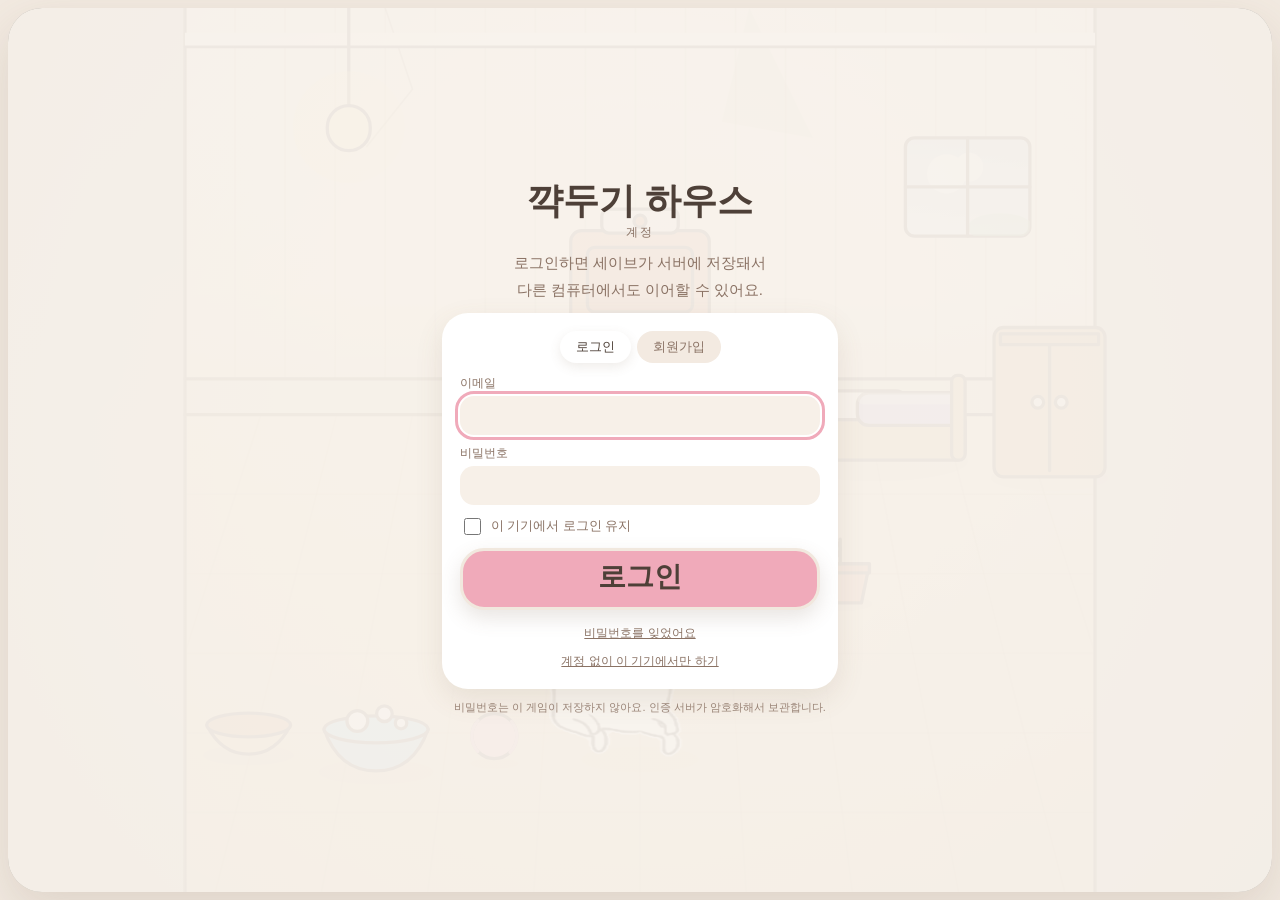
==== commit 5c712679: "오류 수정" ====
--- a/index.html
+++ b/index.html
@@ -216,7 +216,7 @@
 <script defer src="js/home.js"></script>
 <script defer src="js/care.js"></script>
 <script defer src="js/run.js"></script>
-<script defer src="js/cafe.js"></script>
+<script defer src="js/mine.js"></script>
 <script defer src="js/catch.js"></script>
 <script defer src="js/app.js"></script>
 </body>
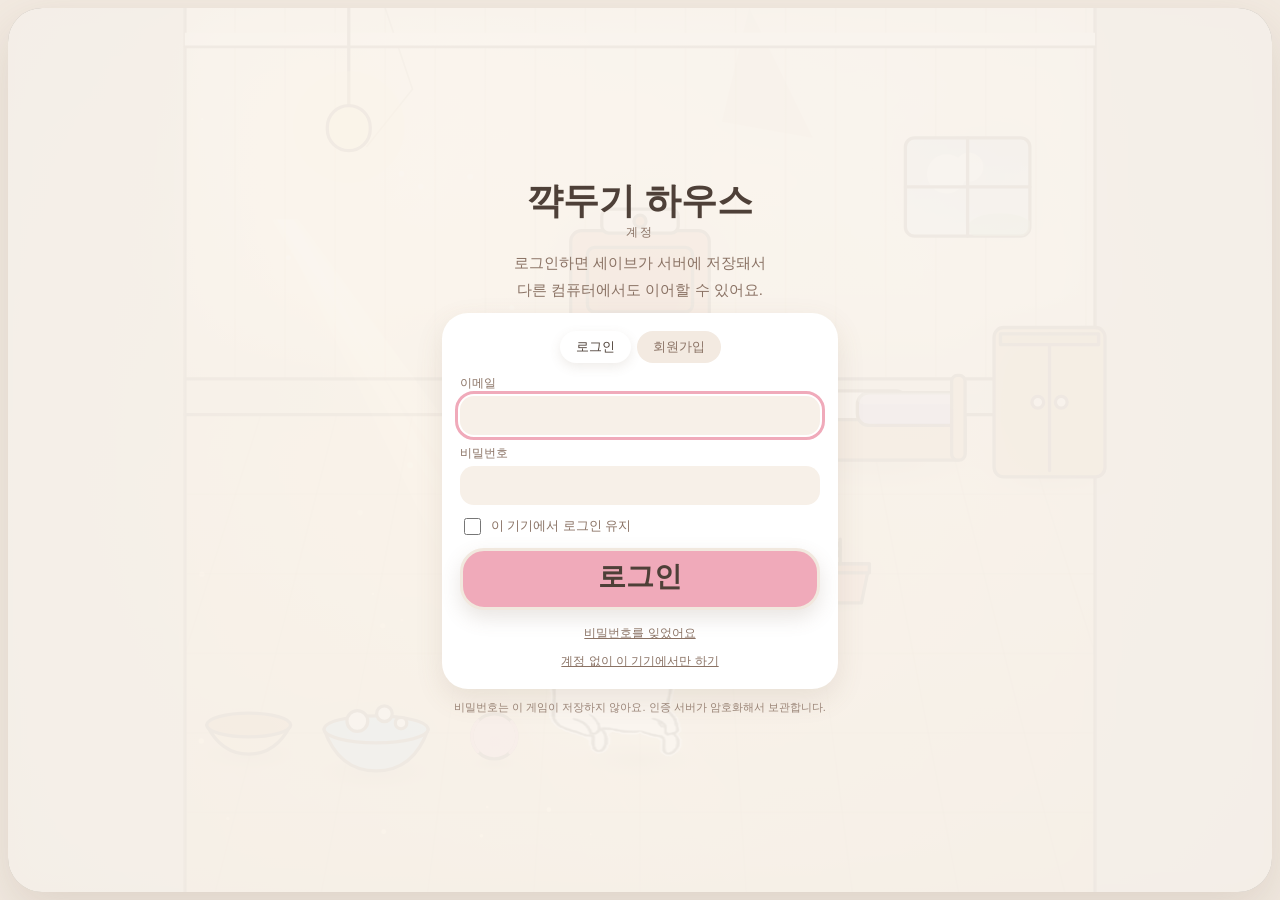
==== commit e50d50fb: "레벨 및 랭킹 시스템 추가" ====
--- a/index.html
+++ b/index.html
@@ -161,6 +161,7 @@
           <div><b>등급</b><span id="rGrade">-</span></div>
         </div>
         <p class="best" id="runBest"></p>
+        <p class="rankline" id="runRank" hidden></p>
         <p class="reward" id="runReward"></p>
       </div>
       <div class="row">
@@ -205,11 +206,13 @@
 <!-- 순서대로 읽혀야 합니다 -->
 <script defer src="js/config.js"></script>
 <script defer src="js/boot.js"></script>
+<script defer src="js/fx.js"></script>
 <script defer src="js/data.js"></script>
 <script defer src="js/grow.js"></script>
 <script defer src="js/save.js"></script>
 <script defer src="js/auth.js"></script>
 <script defer src="js/net.js"></script>
+<script defer src="js/board.js"></script>
 <script defer src="js/audio.js"></script>
 <script defer src="js/menus.js"></script>
 <script defer src="js/cut.js"></script>
--- a/css/style.css
+++ b/css/style.css
@@ -798,3 +798,60 @@
   box-shadow:0 0 0 2px #FFFCF8;}
 .banner.ur{background:linear-gradient(90deg,#F6D97A,#E8C86A,#F6D97A);color:#5A4A40;}
 .gcard.r-UR{background:linear-gradient(#FFFDF8,#FFEFBE);}
+
+/* ── 켜고 끄는 스위치 ──────────────────────────────────── */
+.sw{position:relative;display:inline-block;width:52px;height:30px;flex:none;cursor:pointer;}
+.sw input{position:absolute;opacity:0;width:100%;height:100%;margin:0;cursor:pointer;}
+.sw span{position:absolute;inset:0;border-radius:15px;background:#E3D8C9;
+         transition:background .18s ease;pointer-events:none;}
+.sw span::after{content:"";position:absolute;top:3px;left:3px;width:24px;height:24px;
+         border-radius:50%;background:#FFFCF8;box-shadow:0 2px 5px rgba(120,95,75,.26);
+         transition:transform .18s ease;}
+.sw input:checked + span{background:#8FBF92;}
+.sw input:checked + span::after{transform:translateX(22px);}
+.sw input:focus-visible + span{outline:3px solid var(--pink);outline-offset:2px;}
+
+/* ── 상단바 레벨 ──────────────────────────────────────── */
+#barStage{display:inline-flex;align-items:baseline;gap:6px;font-style:normal;}
+#barStage b{font-family:var(--display);font-size:19px;font-weight:700;color:var(--ink);
+            line-height:1;}
+#barStage i{font-style:normal;font-size:10.5px;color:#5E9B63;background:#EEF5EA;
+            border-radius:8px;padding:1px 6px;}
+.exp .track{overflow:hidden;}
+.exp .fill{transition:width .35s ease;
+           background:linear-gradient(90deg,#8FBF92,#B6DCA8);}
+#loveBox{cursor:help;}
+
+/* ── 알바 랭크 ────────────────────────────────────────── */
+.jobcard .rankrow{display:flex;align-items:center;gap:7px;width:100%;
+                  padding:0 2px;margin-top:2px;}
+.rbadge{font-style:normal;font-family:var(--display);font-weight:700;font-size:13px;
+        border-radius:9px;padding:2px 9px;flex:none;line-height:1.35;}
+.rtrack{flex:1;height:6px;border-radius:6px;background:#EFE4D8;overflow:hidden;}
+.rtrack b{display:block;height:100%;border-radius:6px;transition:width .3s ease;}
+.jobcard .rankrow em{font-style:normal;font-size:10.5px;color:var(--ink-soft);flex:none;}
+.rankline{display:flex;align-items:center;gap:8px;justify-content:center;margin:2px 0 0;}
+
+/* ── 순위표 ──────────────────────────────────────────── */
+.bhead{margin:18px 0 8px;font-family:var(--display);font-weight:700;font-size:20px;
+       color:var(--ink);width:100%;text-align:left;}
+.boardbox{width:100%;display:flex;flex-direction:column;gap:9px;}
+.boardbox .tabs{display:flex;gap:6px;flex-wrap:wrap;}
+.blist{display:flex;flex-direction:column;gap:4px;background:#FFFCF8;border-radius:16px;
+       padding:9px 11px;box-shadow:0 4px 12px rgba(120,95,75,.08);}
+.brow{display:flex;align-items:center;gap:9px;font-size:13.5px;padding:4px 6px;
+      border-radius:10px;}
+.brow.me{background:#EEF5EA;}
+.bno{font-style:normal;flex:none;width:24px;height:24px;border-radius:50%;
+     display:grid;place-items:center;font-size:11.5px;background:#F1E8DE;color:var(--ink-soft);}
+.bno.r1{background:#F6DE9B;color:#6B5118;}
+.bno.r2{background:#E2E6EA;color:#55606A;}
+.bno.r3{background:#EFD3BC;color:#75503A;}
+.brow b{font-family:var(--display);font-size:16px;font-weight:700;
+        overflow:hidden;text-overflow:ellipsis;white-space:nowrap;}
+.brow span{margin-left:auto;font-family:var(--display);font-size:16px;font-weight:700;
+           color:var(--ink-soft);}
+.bnote{margin:4px 0 0;font-size:12px;color:var(--ink-soft);text-align:center;line-height:1.6;}
+#runRank{display:flex;align-items:center;gap:8px;justify-content:center;flex-wrap:wrap;
+         margin:6px 0 0;font-size:12.5px;color:var(--ink-soft);}
+#runRank b{font-family:var(--display);font-size:15px;color:#5E9B63;}
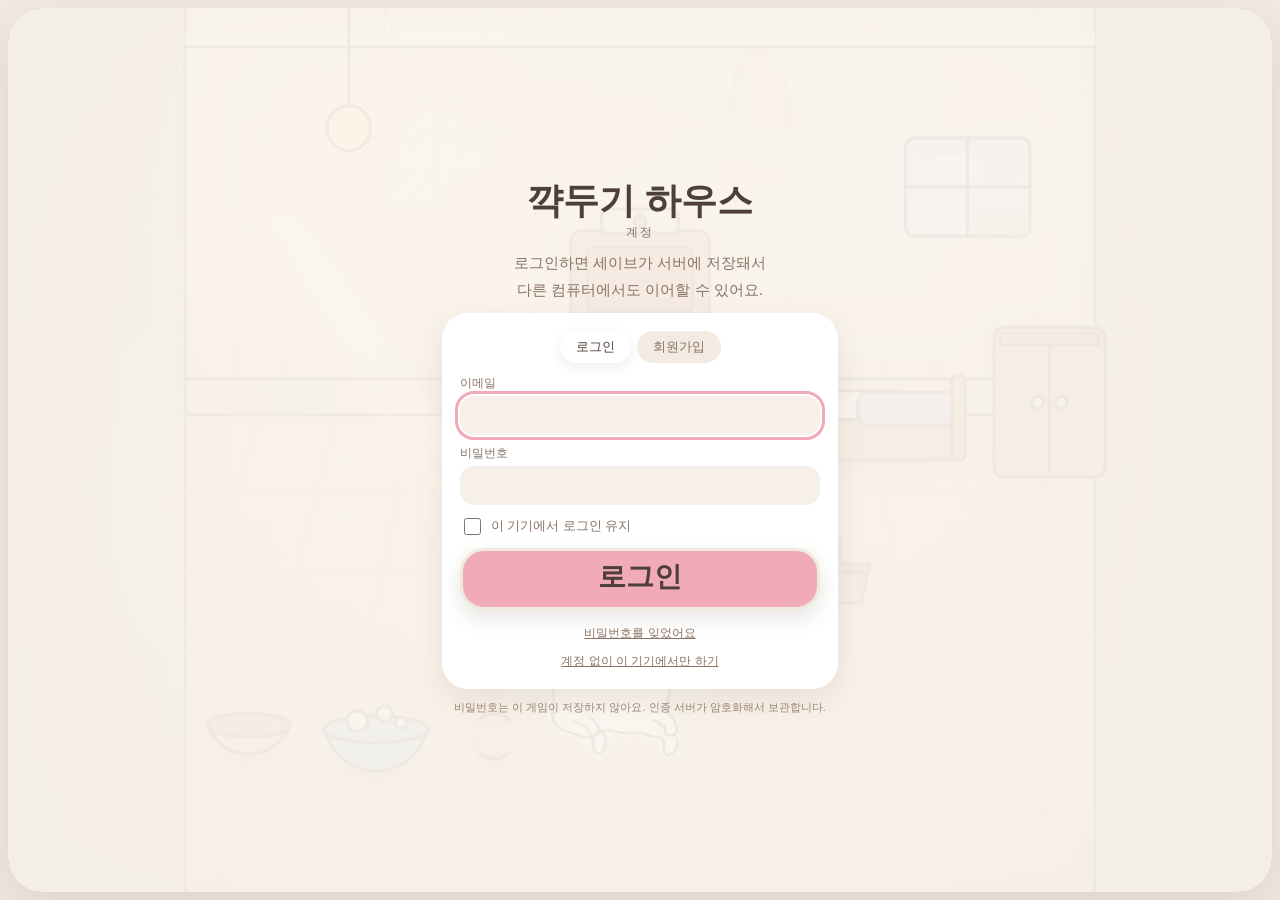
==== commit c98aa341: "알바 2종 추가 (미아 찾기, 택배 포장)" ====
--- a/index.html
+++ b/index.html
@@ -155,10 +155,10 @@
       <div class="panel">
         <p class="score" id="runScore">0</p>
         <div class="tally">
-          <div><b>달린 거리</b><span id="rDist">0 m</span></div>
-          <div><b>주운 동전</b><span id="rJelly">0</span></div>
-          <div><b>최고 연속</b><span id="rCombo">0</span></div>
-          <div><b>등급</b><span id="rGrade">-</span></div>
+          <div><b id="rDistL">달린 거리</b><span id="rDist">0 m</span></div>
+          <div><b id="rJellyL">주운 동전</b><span id="rJelly">0</span></div>
+          <div><b id="rComboL">최고 연속</b><span id="rCombo">0</span></div>
+          <div><b id="rGradeL">등급</b><span id="rGrade">-</span></div>
         </div>
         <p class="best" id="runBest"></p>
         <p class="rankline" id="runRank" hidden></p>
@@ -220,6 +220,8 @@
 <script defer src="js/care.js"></script>
 <script defer src="js/run.js"></script>
 <script defer src="js/mine.js"></script>
+<script defer src="js/lost.js"></script>
+<script defer src="js/pack.js"></script>
 <script defer src="js/catch.js"></script>
 <script defer src="js/app.js"></script>
 </body>
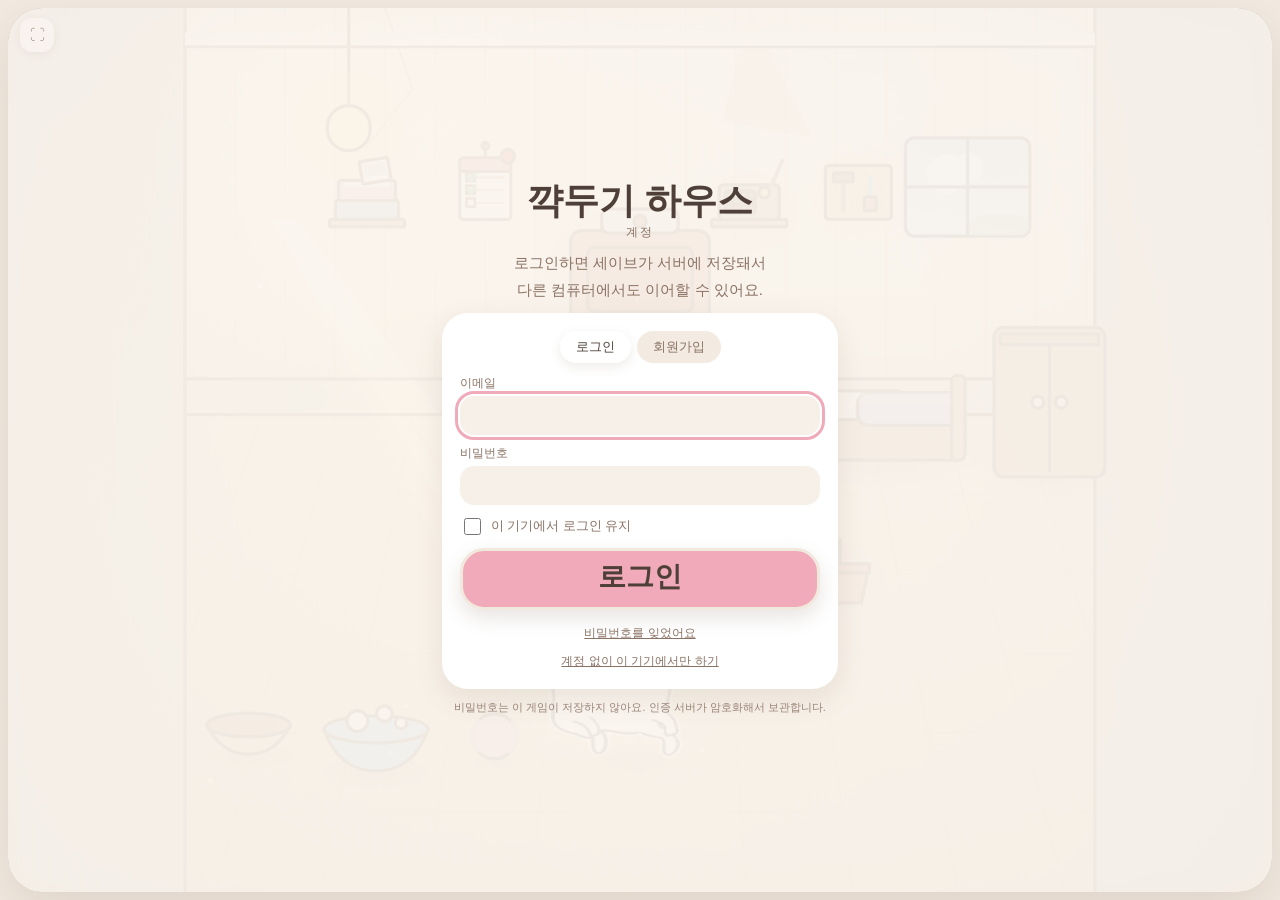
==== commit c1a1edb0: "상태바 수정" ====
--- a/index.html
+++ b/index.html
@@ -33,40 +33,32 @@
 
     <!-- 위쪽 상태바 -->
     <header id="topbar">
-      <div class="who">
-        <span class="nm"><b id="barName">두기</b></span>
-        <div class="lovewrap">
-          <span class="love" id="loveBox" title="마음"><span id="loveHearts"></span></span>
-          <i id="barStage">마음 Lv1</i>
-        </div>
-        <div class="exp"><div class="track"><div class="fill" id="expFill"></div></div>
-          <small id="expCap"></small></div>
-      </div>
-      <div class="stats" id="statRow">
-        <div class="stat"><span class="ic i-full"></span><div class="track"><div class="fill" id="st_full"></div></div></div>
-        <div class="stat"><span class="ic i-clean"></span><div class="track"><div class="fill" id="st_clean"></div></div></div>
-        <div class="stat"><span class="ic i-fun"></span><div class="track"><div class="fill" id="st_fun"></div></div></div>
-        <div class="stat"><span class="ic i-energy"></span><div class="track"><div class="fill" id="st_energy"></div></div></div>
-      </div>
-      <div class="right">
-        <span class="wxbox" id="barWx"></span>
-        <span class="wallet" id="barClover"></span>
-        <span class="lookname">모습 · <b id="barLook">양 두기</b><br>집 · <b id="barHouse">낡은 방</b></span>
-        <nav class="tools">
-          <button id="outBtn"   type="button" title="알바하러 가기">알바</button>
-          <button id="gachaBtn" type="button" title="뽑기">뽑기</button>
-          <button id="shopBtn"  type="button" title="상점">상점</button>
-          <button id="dexBtn"   type="button" title="옷장·도감">옷장</button>
-          <button id="decoBtn"  type="button" title="가구 옮기기">꾸미기</button>
-          <button id="albumBtn" type="button" title="사진첩">앨범</button>
-          <button id="dailyBtn" type="button" title="오늘의 할 일">할 일</button>
-          <button id="acctBtn"  type="button" title="계정">계정</button>
-          <button id="setBtn"   type="button" title="설정">설정</button>
-          <button id="fsBtn"   type="button" title="전체화면">⛶</button>
-        </nav>
+      <div class="chip who">
+        <b id="barName">두기</b>
+        <span class="lv" id="barStage">Lv 1</span>
+        <span class="hearts" id="loveHearts"></span>
+        <span class="expbar"><i id="expFill"></i></span>
+      </div>
+      <button class="chip cond" id="condChip" type="button" aria-expanded="false"
+              title="컨디션 — 누르면 자세히">
+        <span class="ring" id="condRing"></span>
+        <b id="condPct">100%</b>
+        <small id="condPay">알바비 ×1.10</small>
+      </button>
+      <span class="chip wx" id="barWx"></span>
+      <span class="chip wallet" id="barClover"></span>
+      <div id="condPanel" hidden>
+        <div class="stats" id="statRow">
+          <div class="stat"><span class="ic i-full"></span><b>배부름</b><div class="track"><div class="fill" id="st_full"></div></div></div>
+          <div class="stat"><span class="ic i-clean"></span><b>깨끗함</b><div class="track"><div class="fill" id="st_clean"></div></div></div>
+          <div class="stat"><span class="ic i-fun"></span><b>기분</b><div class="track"><div class="fill" id="st_fun"></div></div></div>
+          <div class="stat"><span class="ic i-energy"></span><b>기운</b><div class="track"><div class="fill" id="st_energy"></div></div></div>
+        </div>
+        <p class="chint" id="condHint"></p>
       </div>
     </header>
 
+    <button id="fsBtn" type="button" title="전체화면" aria-label="전체화면">⛶</button>
     <button id="skipBtn" type="button" hidden>건너뛰기</button>
     <p id="tapHint" hidden>아무 곳이나 누르면 다음으로</p>
 
@@ -191,7 +183,6 @@
     </aside>
 
     <!-- 아래 돌봄 버튼 -->
-    <div id="careBar"></div>
     <button id="miniClose" type="button" hidden>그만하기</button>
 
     <!-- 꺅두기런 폰 조작 -->
--- a/css/style.css
+++ b/css/style.css
@@ -396,61 +396,68 @@
 body.fs #stage{border-radius:0;box-shadow:none;}
 .screen{background:rgba(250,245,238,.93);}
 
-/* ── 위쪽 상태바 ───────────────────────────────────────── */
+/* ── 위쪽 상태바 — 칩 한 줄 ────────────────────────────── */
 #topbar{position:absolute;left:0;right:0;top:0;z-index:6;display:flex;align-items:center;
-        gap:12px;padding:10px 14px;box-sizing:border-box;flex-wrap:wrap;
-        background:linear-gradient(rgba(252,248,243,.96),rgba(252,248,243,.74));
-        border-bottom:none;box-shadow:0 6px 18px rgba(120,95,75,.07);}
+        gap:8px;padding:9px 12px;box-sizing:border-box;flex-wrap:wrap;
+        background:linear-gradient(rgba(252,248,243,.94),rgba(252,248,243,0));
+        box-shadow:none;}
 #topbar[hidden]{display:none!important;}
-#topbar .who{display:flex;flex-direction:column;gap:2px;min-width:132px;}
-#topbar .nm{display:flex;align-items:baseline;gap:7px;}
-#topbar .nm b{font-family:var(--display);font-size:23px;line-height:1.1;color:var(--ink);}
-#topbar .nm i{font-style:normal;font-size:11px;color:var(--ink-soft);}
-#topbar .exp{display:flex;flex-direction:column;gap:2px;}
-#topbar .exp .track{width:132px;height:6px;border:none;border-radius:999px;
-                    background:#EFE4D8;overflow:hidden;box-sizing:border-box;}
-#topbar .exp .fill{height:100%;border-radius:999px;background:var(--pink);transition:width .35s ease;}
-#topbar .exp small{font-size:10px;color:var(--ink-soft);}
-
-/* 마음 하트 */
-.love{display:flex;align-items:center;gap:3px;font-size:13px;}
-.love i{font-style:normal;font-size:16px;line-height:1;color:#E4C9BE;filter:none;opacity:1;}
-.love i.on{color:#E4849C;}
-
-/* 스탯 — 얇은 선 */
-.stats{display:flex;gap:12px;flex:1 1 auto;justify-content:center;flex-wrap:wrap;}
-.stat{display:flex;align-items:center;gap:5px;}
-.stat .track{width:56px;height:5px;border:none;border-radius:999px;
-             background:#EFE4D8;overflow:hidden;box-sizing:border-box;}
+#topbar .chip{display:flex;align-items:center;gap:8px;margin:0;min-height:32px;flex:none;
+        background:#FFFFFF;border:none;border-radius:999px;padding:6px 14px;
+        box-shadow:0 4px 12px rgba(120,95,75,.10);font-family:var(--body);font-size:12px;
+        color:var(--ink-soft);}
+
+#topbar .who b{font-family:var(--display);font-size:19px;line-height:1;color:var(--ink);}
+#topbar .who .lv{font-family:var(--display);font-size:15px;color:#7A6250;}
+#topbar .who .hearts{display:flex;gap:1px;}
+#topbar .who .hearts i{font-style:normal;font-size:12px;line-height:1;color:#EADCD4;}
+#topbar .who .hearts i.on{color:#E4849C;}
+#topbar .who .expbar{width:52px;height:5px;border-radius:999px;background:#EFE4D8;overflow:hidden;}
+#topbar .who .expbar i{display:block;height:100%;border-radius:999px;background:var(--pink);
+        transition:width .35s ease;}
+
+/* 컨디션 — 하나로 합친 칩 */
+#topbar .cond{cursor:pointer;transition:transform .12s ease,box-shadow .12s ease;}
+#topbar .cond:hover{transform:translateY(-1px);box-shadow:0 7px 16px rgba(120,95,75,.14);}
+#topbar .cond b{font-family:var(--display);font-size:17px;color:#3E6B44;}
+#topbar .cond small{font-size:11px;color:var(--ink-soft);}
+#topbar .cond.mid b{color:#A87B32;}
+#topbar .cond.low b{color:#C05B52;}
+#topbar .cond .ring{--p:100%;width:16px;height:16px;flex:none;border-radius:999px;
+        background:conic-gradient(#8FBF92 var(--p),#EFE4D8 0);}
+#topbar .cond.mid .ring{background:conic-gradient(#E0A45C var(--p),#EFE4D8 0);}
+#topbar .cond.low .ring{background:conic-gradient(#E4849C var(--p),#EFE4D8 0);
+        animation:lowblink 1.4s ease-in-out infinite;}
+
+#topbar .wallet b{font-family:var(--display);font-size:18px;color:#3E6B44;}
+
+/* 펼친 네 수치 */
+#condPanel{position:absolute;left:12px;top:56px;z-index:9;width:min(252px,78%);
+        background:#FFFFFF;border-radius:22px;padding:13px 15px;
+        box-shadow:0 14px 34px rgba(120,95,75,.18);
+        display:flex;flex-direction:column;gap:9px;}
+#condPanel[hidden]{display:none!important;}
+#condPanel .chint{margin:0;font-size:11.5px;color:var(--ink-soft);line-height:1.5;}
+.stats{display:flex;flex-direction:column;gap:7px;}
+.stat{display:grid;grid-template-columns:13px 44px 1fr;align-items:center;gap:8px;}
+.stat b{font-weight:400;font-size:11.5px;color:var(--ink-soft);}
+.stat .track{height:6px;border:none;border-radius:999px;background:#EFE4D8;overflow:hidden;box-sizing:border-box;}
 .stat .fill{height:100%;border-radius:999px;transition:width .35s ease;}
 #st_full{background:#E0A45C;} #st_clean{background:#77B2CE;}
 #st_fun{background:#E4849C;}  #st_energy{background:#8FBF92;}
 .stat.low .track{animation:lowblink 1.4s ease-in-out infinite;}
 @keyframes lowblink{0%,100%{opacity:1}50%{opacity:.45}}
-.stat .ic{width:14px;height:14px;flex:none;border:none;border-radius:999px;box-sizing:border-box;}
+.stat .ic{width:13px;height:13px;flex:none;border:none;border-radius:999px;box-sizing:border-box;}
 .i-full{background:#E0A45C;} .i-clean{background:#77B2CE;}
 .i-fun{background:#E4849C;}  .i-energy{background:#8FBF92;}
-
-#topbar .right{display:flex;align-items:center;gap:10px;flex-wrap:wrap;justify-content:flex-end;}
-#topbar .wallet{display:flex;align-items:center;gap:5px;margin:0;font-size:12px;
-        background:#FFFFFF;border-radius:999px;padding:5px 13px 5px 10px;
-        box-shadow:0 4px 12px rgba(120,95,75,.10);}
-#topbar .wallet b{font-family:var(--display);font-size:19px;color:#3E6B44;}
-#topbar .lookname{font-size:11px;color:var(--ink-soft);line-height:1.5;}
-#topbar .lookname b{font-family:var(--display);font-size:15px;color:var(--ink);}
-#topbar .tools{display:flex;gap:6px;}
-#topbar .tools button{font-family:var(--body);font-size:13px;
-       border:none;background:#FFFFFF;color:#5C4C42;border-radius:14px;
-       padding:7px 13px;cursor:pointer;box-shadow:0 4px 12px rgba(120,95,75,.10);
-       transition:transform .12s ease, box-shadow .12s ease;}
-#topbar .tools button:hover{transform:translateY(-2px);box-shadow:0 7px 16px rgba(120,95,75,.14);}
-#topbar .tools button:active{transform:translateY(1px);box-shadow:0 2px 6px rgba(120,95,75,.10);}
-#topbar .tools button#outBtn{background:#E8B15E;color:#3E2D14;}
+.love{display:flex;align-items:center;gap:3px;font-size:13px;}
+.love i{font-style:normal;font-size:16px;line-height:1;color:#E4C9BE;}
+.love i.on{color:#E4849C;}
 @container (max-width: 700px){
-  #topbar .lookname{display:none;}
-  #topbar .exp .track{width:96px;}
-  .stat .track{width:34px;}
-  #topbar .tools button{padding:6px 10px;font-size:12px;}
+  #topbar{gap:6px;padding:7px 9px;}
+  #topbar .chip{padding:5px 11px;gap:6px;}
+  #topbar .who .expbar{display:none;}
+  #topbar .cond small{display:none;}
 }
 
 /* ── 처음 화면 ─────────────────────────────────────────── */
@@ -547,30 +554,6 @@
 #toast.pop{animation:toastPop .35s cubic-bezier(.2,1.5,.5,1);}
 @keyframes toastPop{0%{transform:translateX(-50%) scale(.7);opacity:0}100%{transform:translateX(-50%) scale(1);opacity:1}}
 
-/* ── 아래 돌봄 타일 ────────────────────────────────────── */
-#careBar{position:absolute;left:0;right:0;bottom:0;z-index:6;display:flex;gap:9px;
-         padding:12px 14px 14px;box-sizing:border-box;justify-content:center;flex-wrap:wrap;
-         background:linear-gradient(rgba(252,248,243,0),rgba(252,248,243,.9) 55%);}
-#careBar[hidden]{display:none!important;}
-.carebtn{position:relative;display:flex;flex-direction:column;align-items:center;gap:3px;
-         border:none;border-radius:22px;background:#FFFFFF;cursor:pointer;
-         padding:9px 14px 10px;font-family:var(--body);box-shadow:0 6px 16px rgba(120,95,75,.11);
-         transition:transform .12s ease, box-shadow .12s ease;min-width:70px;}
-.carebtn:hover{transform:translateY(-3px);box-shadow:0 10px 22px rgba(120,95,75,.15);}
-.carebtn:active{transform:translateY(1px);box-shadow:0 3px 8px rgba(120,95,75,.11);}
-.carebtn b{font-family:var(--body);font-size:13px;line-height:1.2;color:#5C4C42;font-weight:400;}
-.carebtn i{font-style:normal;font-size:10px;color:var(--ink-soft);}
-.carebtn .ic{width:30px;height:30px;border:none;border-radius:12px;box-sizing:border-box;}
-.carebtn.off{opacity:.4;}
-.carebtn.want{background:#FDF2DE;animation:wantPulse 1.6s ease-in-out infinite;}
-.carebtn.want::after{content:'';position:absolute;top:8px;right:9px;width:8px;height:8px;
-      border:none;border-radius:999px;background:#E4849C;}
-@keyframes wantPulse{0%,100%{box-shadow:0 6px 16px rgba(120,95,75,.11)}
-                     50%{box-shadow:0 6px 16px rgba(120,95,75,.11),0 0 0 5px rgba(228,132,156,.22)}}
-.c-feed{background:#FBE7CE;} .c-wash{background:#DCEEF8;} .c-play{background:#FBDCE3;}
-.c-sleep{background:#E4DCF4;} .c-water{background:#DFEFD8;} .c-clean{background:#F0E6DA;}
-.carebtn i{max-width:88px;overflow:hidden;text-overflow:ellipsis;white-space:nowrap;}
-
 /* ── 집 업그레이드 ─────────────────────────────────────── */
 .house{display:flex;gap:14px;align-items:center;border:none;border-radius:26px;
        background:#FFFFFF;padding:13px 15px;width:100%;box-sizing:border-box;
@@ -611,8 +594,6 @@
 .dq.got{opacity:.5;}
 .dq.got .chk{background:#8FBF92;}
 .dq .pay{display:flex;align-items:center;gap:2px;font-family:var(--display);font-size:14px;}
-#topbar .tools button#dailyBtn.alert{background:#F0AABA;color:#4E4038;animation:wantPulse 1.6s ease-in-out infinite;}
-#topbar .tools button#decoBtn.on{background:#9CCADF;color:#24485A;}
 
 /* ── 미니게임 그만하기 ─────────────────────────────────── */
 #miniClose{position:absolute;right:14px;bottom:16px;z-index:12;
@@ -622,8 +603,6 @@
 #miniClose[hidden]{display:none!important;}
 
 /* 이름 아래 하트 줄 */
-#topbar .lovewrap{display:flex;align-items:center;gap:7px;}
-#topbar .lovewrap i{font-style:normal;font-size:11px;color:var(--ink-soft);}
 
 /* ── 사진첩 ───────────────────────────────────────────── */
 .albumtop{display:flex;align-items:center;gap:12px;width:100%;}
@@ -671,21 +650,10 @@
 /* 좁은 화면에서 상단바가 방을 덜 가리게 */
 @container (max-width: 1180px){
   #topbar{gap:8px;padding:8px 10px;}
-  #topbar .nm b{font-size:20px;}
-  #topbar .tools button{padding:6px 10px;font-size:12px;}
   .stats{gap:8px;}
 }
 @container (max-width: 860px){
-  #topbar .exp small{display:none;}
-  #topbar .who{min-width:104px;}
-  .stat .track{width:28px;}
-  #topbar .wallet{padding:4px 10px 4px 8px;}
   #topbar .wallet b{font-size:16px;}
-}
-@container (max-width: 640px){
-  #topbar .lovewrap i{display:none;}
-  #topbar .tools{gap:4px;}
-  #topbar .tools button{padding:5px 8px;font-size:11.5px;border-radius:11px;}
 }
 .dcard.r-UR{background:linear-gradient(#FFFDF8,#FFEFBE);
             box-shadow:0 0 0 2px #E8C86A inset, 0 6px 16px rgba(120,95,75,.10);}
@@ -792,10 +760,6 @@
 .gbonus b{font-family:var(--display);font-size:19px;color:#5E9B63;}
 .gbonus small{display:block;font-size:11.5px;margin-top:1px;}
 #gFree:disabled{opacity:.45;cursor:default;}
-#topbar .tools button.alert{position:relative;}
-#topbar .tools button.alert::after{content:"";position:absolute;top:2px;right:2px;
-  width:7px;height:7px;border-radius:50%;background:#E0B84E;
-  box-shadow:0 0 0 2px #FFFCF8;}
 .banner.ur{background:linear-gradient(90deg,#F6D97A,#E8C86A,#F6D97A);color:#5A4A40;}
 .gcard.r-UR{background:linear-gradient(#FFFDF8,#FFEFBE);}
 
@@ -855,3 +819,22 @@
 #runRank{display:flex;align-items:center;gap:8px;justify-content:center;flex-wrap:wrap;
          margin:6px 0 0;font-size:12.5px;color:var(--ink-soft);}
 #runRank b{font-family:var(--display);font-size:15px;color:#5E9B63;}
+
+/* 전체화면 — 유일하게 남은 화면 버튼. 구석에 작게. */
+#fsBtn{position:absolute;right:10px;bottom:10px;z-index:8;border:0;cursor:pointer;
+  width:34px;height:34px;border-radius:12px;font-size:15px;line-height:1;
+  background:rgba(255,252,248,.72);color:#7A6250;box-shadow:0 2px 8px rgba(90,74,64,.14);}
+#fsBtn:hover{background:rgba(255,252,248,.95);}
+
+/* 명예의 전당 — 내 기록 줄 */
+.myrec{display:flex;flex-direction:column;gap:6px;}
+.myrec .mrow{display:grid;grid-template-columns:1fr auto auto auto;align-items:center;gap:8px;
+  background:#FFFCF8;border-radius:13px;padding:8px 12px;box-shadow:0 2px 6px rgba(120,95,75,.07);}
+.myrec .mrow b{font-family:var(--display);font-size:17px;color:#5A4A40;}
+.myrec .jrank{font-size:12px;font-weight:700;border-radius:9px;padding:2px 8px;}
+.myrec .mrow i{font-style:normal;font-size:12px;color:#A3917F;}
+.myrec .mbest{font-family:var(--display);font-size:17px;color:#7A6250;min-width:66px;text-align:right;}
+
+/* 알바 결과 — 컨디션이 얼마를 보탰나 */
+.paycond{display:block;margin-top:2px;font-size:11.5px;color:var(--ink-soft);}
+.paycond b{font-family:var(--display);font-size:14px;color:#3E6B44;}
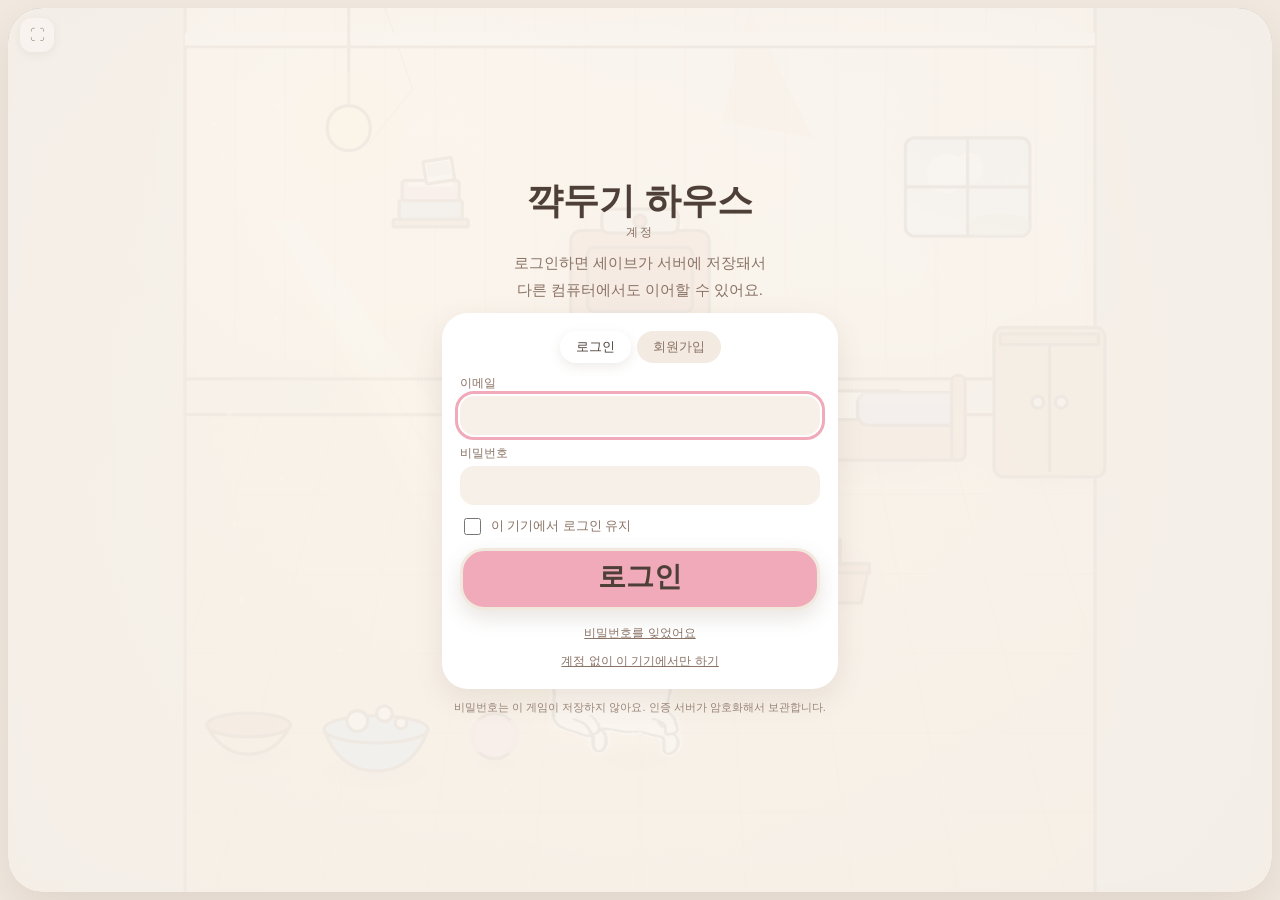
==== commit 29aea0d5: "광장 구현" ====
--- a/index.html
+++ b/index.html
@@ -47,6 +47,14 @@
       </button>
       <span class="chip wx" id="barWx"></span>
       <span class="chip wallet" id="barClover"></span>
+      <button class="chip menubtn" id="menuBtn" type="button"
+              aria-expanded="false" aria-label="메뉴">☰</button>
+      <nav id="menuPanel" hidden>
+        <button type="button" id="mDaily">오늘의 할 일</button>
+        <button type="button" id="mDeco">꾸미기</button>
+        <button type="button" id="mAcct">로그인</button>
+        <button type="button" id="mSet">설정</button>
+      </nav>
       <div id="condPanel" hidden>
         <div class="stats" id="statRow">
           <div class="stat"><span class="ic i-full"></span><b>배부름</b><div class="track"><div class="fill" id="st_full"></div></div></div>
@@ -58,6 +66,7 @@
       </div>
     </header>
 
+    <div id="emoteBar" hidden></div>
     <button id="fsBtn" type="button" title="전체화면" aria-label="전체화면">⛶</button>
     <button id="skipBtn" type="button" hidden>건너뛰기</button>
     <p id="tapHint" hidden>아무 곳이나 누르면 다음으로</p>
@@ -214,6 +223,7 @@
 <script defer src="js/lost.js"></script>
 <script defer src="js/pack.js"></script>
 <script defer src="js/catch.js"></script>
+<script defer src="js/plaza.js"></script>
 <script defer src="js/app.js"></script>
 </body>
 </html>
--- a/css/style.css
+++ b/css/style.css
@@ -838,3 +838,60 @@
 /* 알바 결과 — 컨디션이 얼마를 보탰나 */
 .paycond{display:block;margin-top:2px;font-size:11.5px;color:var(--ink-soft);}
 .paycond b{font-family:var(--display);font-size:14px;color:#3E6B44;}
+
+/* ── ☰ 메뉴 — 설정·꾸미기·할 일·계정 ──────────────────── */
+#topbar .menubtn{cursor:pointer;font-size:15px;line-height:1;color:#7A6250;
+        padding:6px 12px;transition:transform .12s ease,box-shadow .12s ease;}
+#topbar .menubtn:hover{transform:translateY(-1px);box-shadow:0 7px 16px rgba(120,95,75,.14);}
+#topbar .menubtn.on{background:#FDF2DE;}
+#menuPanel{position:absolute;right:12px;top:52px;z-index:10;min-width:164px;
+        background:#FFFFFF;border-radius:20px;padding:7px;
+        box-shadow:0 14px 34px rgba(120,95,75,.18);display:flex;flex-direction:column;gap:2px;}
+#menuPanel[hidden]{display:none!important;}
+#menuPanel button{position:relative;font-family:var(--body);font-size:13.5px;text-align:left;
+        border:none;background:transparent;color:#5C4C42;border-radius:14px;
+        padding:9px 13px;cursor:pointer;}
+#menuPanel button:hover{background:#F6EFE7;}
+#menuPanel button.dot::after{content:'';position:absolute;right:12px;top:50%;margin-top:-4px;
+        width:8px;height:8px;border-radius:999px;background:#E4849C;}
+
+/* ── 광장 ──────────────────────────────────────────────── */
+#emoteBar{position:absolute;left:50%;bottom:14px;transform:translateX(-50%);z-index:7;
+    display:flex;gap:6px;flex-wrap:wrap;justify-content:center;max-width:94%;
+    background:rgba(255,252,248,.82);border-radius:999px;padding:6px 8px;
+    box-shadow:0 6px 18px rgba(120,95,75,.12);}
+#emoteBar[hidden]{display:none!important;}
+#emoteBar button{font-family:var(--body);font-size:13px;border:none;cursor:pointer;
+    background:#FFFFFF;color:#5C4C42;border-radius:999px;padding:6px 14px;
+    box-shadow:0 2px 6px rgba(120,95,75,.10);transition:transform .12s ease;}
+#emoteBar button:hover{transform:translateY(-2px);}
+#emoteBar button:active{transform:translateY(1px);}
+
+/* 명함 */
+.namecard{display:flex;gap:14px;align-items:center;width:100%;box-sizing:border-box;
+    background:#FFFFFF;border-radius:26px;padding:14px 16px;
+    box-shadow:0 6px 18px rgba(120,95,75,.10);}
+.namecard .cart{width:92px;height:92px;flex:none;display:flex;align-items:center;
+    justify-content:center;background:#F6EFE7;border-radius:22px;}
+.namecard .cart img{max-width:78%;max-height:78%;}
+.namecard .cinfo{display:flex;flex-direction:column;gap:3px;min-width:0;}
+.namecard .cinfo > b{font-family:var(--display);font-size:24px;color:var(--ink);}
+.namecard .clv{font-size:12.5px;color:#3E6B44;}
+.namecard .crow{font-size:12.5px;color:var(--ink-soft);}
+.namecard .crow b{font-family:var(--display);font-size:16px;color:var(--ink);}
+.namecard.r-SR{background:linear-gradient(#FFFDF8,#FFE9EF);}
+.namecard.r-UR{background:linear-gradient(#FFFDF8,#FFEFBE);
+    box-shadow:0 0 0 2px #E8C86A inset, 0 6px 16px rgba(120,95,75,.10);}
+
+/* 열린 방 목록 */
+.roomlist{display:flex;flex-wrap:wrap;gap:9px;width:100%;}
+.roomcard{display:flex;flex-direction:column;align-items:center;gap:2px;border:none;
+    cursor:pointer;background:#FFFFFF;border-radius:22px;padding:10px 12px;min-width:96px;
+    font-family:var(--body);box-shadow:0 5px 14px rgba(120,95,75,.10);
+    transition:transform .12s ease;}
+.roomcard:hover{transform:translateY(-3px);}
+.roomcard .art{width:48px;height:48px;display:flex;align-items:center;justify-content:center;}
+.roomcard .art img{max-width:100%;max-height:100%;}
+.roomcard b{font-family:var(--display);font-size:16px;color:var(--ink);}
+.roomcard i{font-style:normal;font-size:11px;color:var(--ink-soft);}
+.roomcard .code{font-size:11px;letter-spacing:.08em;color:#3E6B44;}
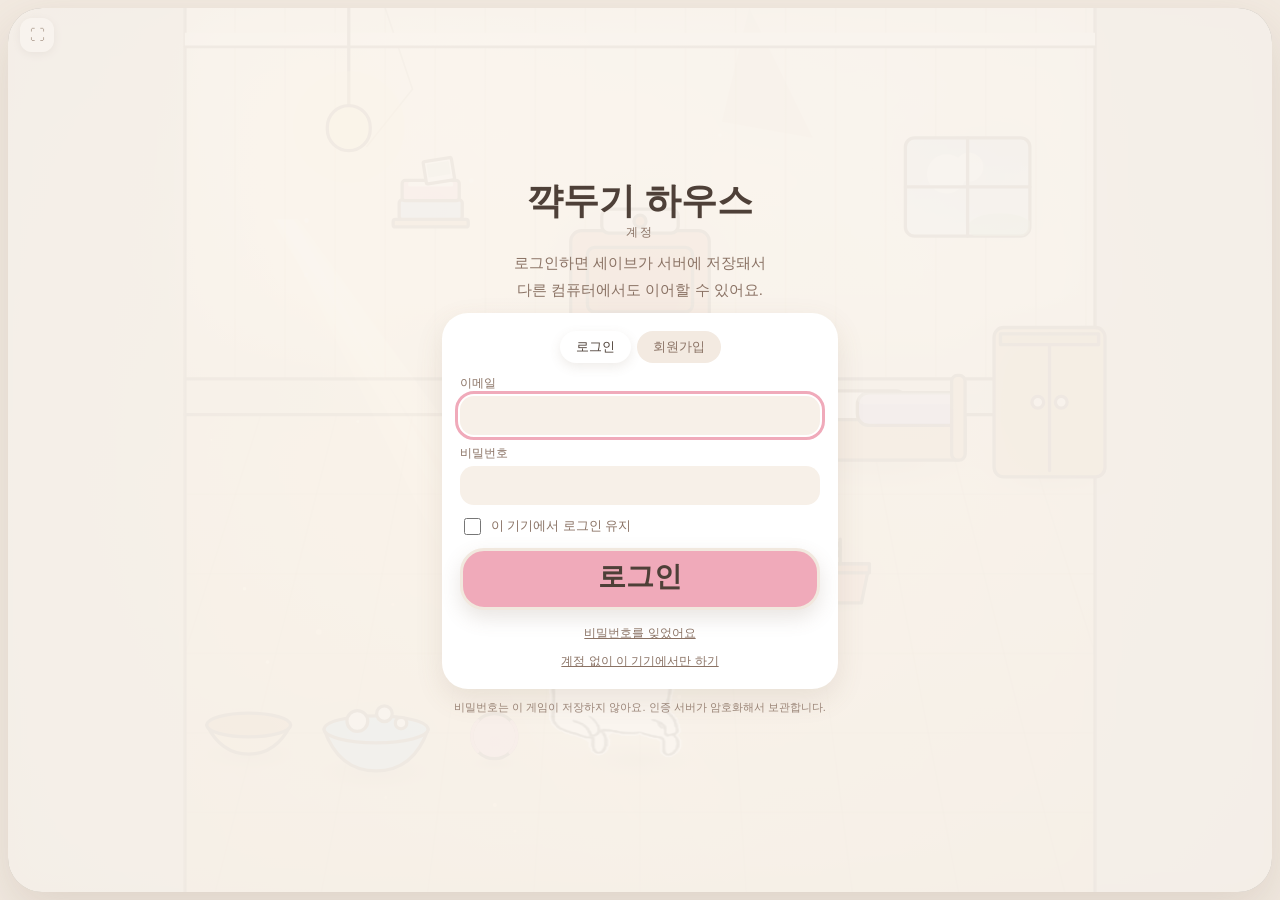
==== commit 88b0e1bf: "오류 수정 및 광장 채팅 구현" ====
--- a/index.html
+++ b/index.html
@@ -66,6 +66,21 @@
       </div>
     </header>
 
+    <div id="decoBar" hidden>
+      <span class="dtxt">가구를 끌어서 옮기세요</span>
+      <button class="btn small" id="decoDone" type="button">다 됐어요</button>
+      <button class="btn ghost small" id="decoUndo" type="button">되돌리기</button>
+      <button class="btn ghost small" id="decoReset" type="button">기본 자리로</button>
+    </div>
+    <aside id="plazaChat" hidden>
+      <div id="pcLog" aria-live="polite"></div>
+      <form id="pcForm" autocomplete="off">
+        <input id="pcInput" type="text" maxlength="60" placeholder="광장에 한마디"
+               autocomplete="off" spellcheck="false">
+        <button class="btn small" type="submit">보내기</button>
+      </form>
+      <p class="hint" id="pcNote"></p>
+    </aside>
     <div id="emoteBar" hidden></div>
     <button id="fsBtn" type="button" title="전체화면" aria-label="전체화면">⛶</button>
     <button id="skipBtn" type="button" hidden>건너뛰기</button>
@@ -186,6 +201,7 @@
 
     <!-- 오늘의 할 일 -->
     <aside id="dailyPanel" hidden>
+      <button id="dailyClose" type="button" aria-label="닫기">✕</button>
       <h3>오늘의 할 일</h3>
       <div id="dailyList"></div>
       <p class="hint">매일 새로 생겨요</p>
--- a/css/style.css
+++ b/css/style.css
@@ -895,3 +895,61 @@
 .roomcard b{font-family:var(--display);font-size:16px;color:var(--ink);}
 .roomcard i{font-style:normal;font-size:11px;color:var(--ink-soft);}
 .roomcard .code{font-size:11px;letter-spacing:.08em;color:#3E6B44;}
+
+/* ── 울트라초수퍼전설 — 두기 한 마리뿐인 맨 윗칸 ──────── */
+.dcard.r-UU, .gcard.r-UU{
+  background:linear-gradient(135deg,#FFFDF8,#F3E4FB 45%,#FFF1CE);
+  box-shadow:0 0 0 2px #C98BE8 inset, 0 8px 20px rgba(150,100,190,.20);}
+.namecard.r-UU{
+  background:linear-gradient(135deg,#FFFDF8,#F3E4FB 45%,#FFF1CE);
+  box-shadow:0 0 0 2px #C98BE8 inset, 0 6px 16px rgba(150,100,190,.18);}
+.orb.r-UU{--oc:#C98BE8;}
+.rgroup .rname.r-UU{color:#8E4FC0;}
+.prow.uu .ptrack i{background:#C98BE8;}
+.banner.uu{background:linear-gradient(90deg,#E8C86A,#C98BE8,#8FC0D8,#C98BE8,#E8C86A);
+  background-size:300% 100%;color:#FFFFFF;animation:uuFlow 2.6s linear infinite;
+  text-shadow:0 1px 3px rgba(90,60,120,.45);}
+@keyframes uuFlow{0%{background-position:0% 50%}100%{background-position:300% 50%}}
+
+/* 오늘의 할 일 — 닫기 */
+#dailyPanel{position:relative;}
+#dailyClose{position:absolute;right:10px;top:10px;border:0;cursor:pointer;
+  width:26px;height:26px;border-radius:999px;font-size:13px;line-height:1;
+  background:#F3EAE1;color:#8A7260;}
+#dailyClose:hover{background:#E9DDD0;}
+
+/* ── 광장 채팅 ─────────────────────────────────────────── */
+#plazaChat{position:absolute;left:12px;bottom:12px;z-index:7;width:min(290px,60%);
+    display:flex;flex-direction:column;gap:6px;}
+#plazaChat[hidden]{display:none!important;}
+#pcLog{display:flex;flex-direction:column;gap:3px;max-height:150px;overflow-y:auto;
+    padding:2px;}
+#pcLog p{margin:0;font-size:12.5px;line-height:1.45;color:#5C4C42;
+    background:rgba(255,252,248,.88);border-radius:13px;padding:5px 11px;
+    box-shadow:0 2px 6px rgba(120,95,75,.08);overflow-wrap:anywhere;}
+#pcLog p.me{background:rgba(253,242,222,.92);}
+#pcLog p b{font-family:var(--display);font-size:14px;color:#7A6250;margin-right:6px;}
+#pcForm{display:flex;gap:5px;}
+#pcInput{flex:1;min-width:0;font-family:var(--body);font-size:13px;color:#5C4C42;
+    border:none;border-radius:999px;padding:8px 14px;background:rgba(255,252,248,.95);
+    box-shadow:0 2px 8px rgba(120,95,75,.10);}
+#pcInput:focus{outline:2px solid #EFA6B8;outline-offset:1px;}
+#pcForm .btn{flex:none;padding:7px 14px;font-size:12.5px;}
+#pcNote{margin:0;font-size:11.5px;color:#C05B52;min-height:14px;}
+@container (max-width: 700px){
+  #plazaChat{width:min(230px,54%);}
+  #pcLog{max-height:96px;}
+}
+
+/* ── 꾸미기 바 ─────────────────────────────────────────── */
+#decoBar{position:absolute;left:50%;bottom:14px;transform:translateX(-50%);z-index:8;
+    display:flex;align-items:center;gap:7px;flex-wrap:wrap;justify-content:center;max-width:94%;
+    background:rgba(255,252,248,.92);border-radius:999px;padding:7px 10px 7px 16px;
+    box-shadow:0 8px 22px rgba(120,95,75,.16);}
+#decoBar[hidden]{display:none!important;}
+#decoBar .dtxt{font-family:var(--body);font-size:12.5px;color:var(--ink-soft);}
+#decoBar .btn{padding:6px 14px;font-size:12.5px;}
+@container (max-width: 700px){
+  #decoBar .dtxt{display:none;}
+  #decoBar{padding:7px 10px;}
+}
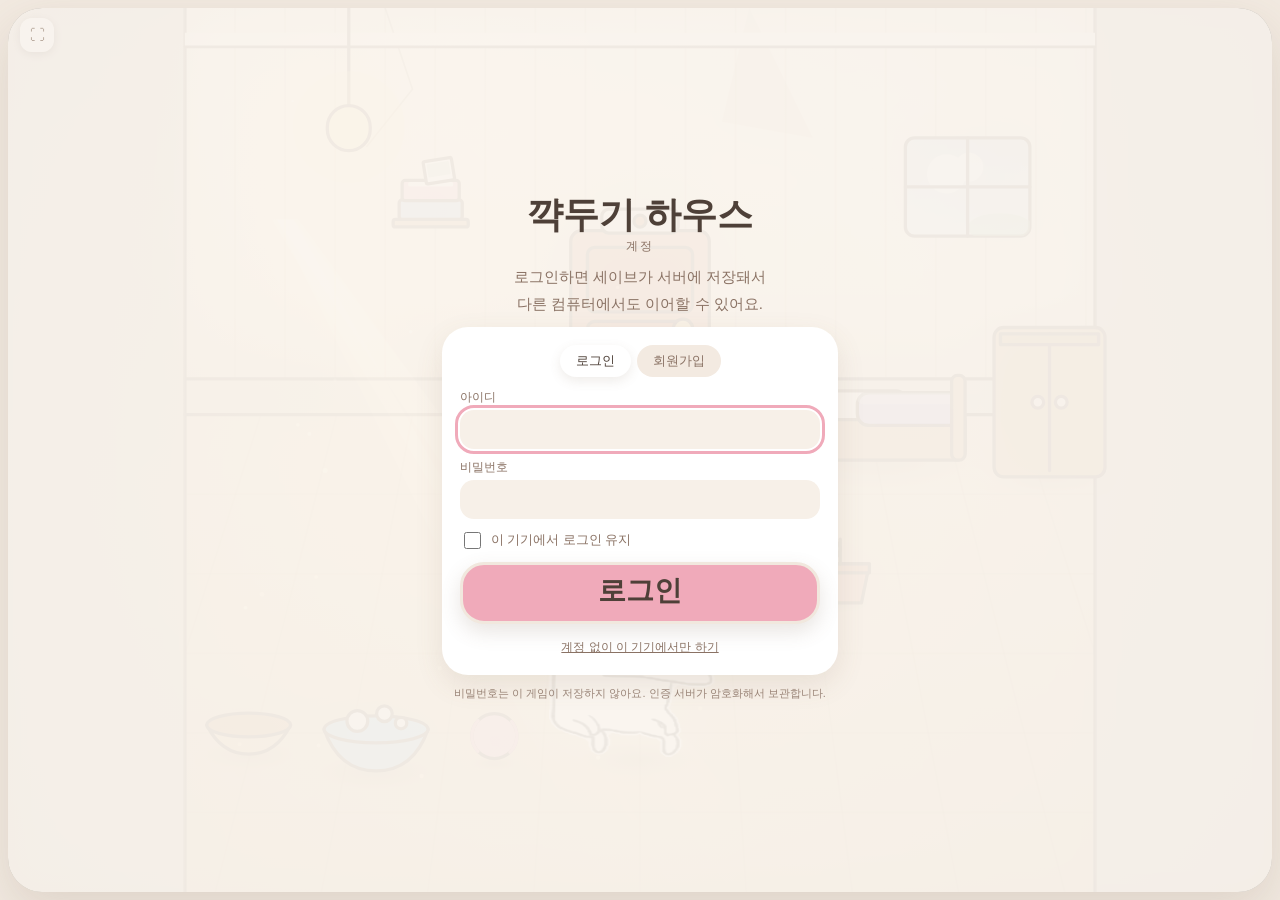
==== commit 3bd2b4f0: "아이디 & 비번 인증 방식으로 변환" ====
--- a/index.html
+++ b/index.html
@@ -109,13 +109,13 @@
         </div>
 
         <form id="authForm" autocomplete="on" novalidate>
-          <label class="fld"><span>이메일</span>
-            <input id="authEmail" type="email" inputmode="email" autocomplete="username"
-                   maxlength="254" spellcheck="false" required></label>
+          <label class="fld"><span>아이디</span>
+            <input id="authEmail" type="text" autocomplete="username"
+                   maxlength="20" spellcheck="false" autocapitalize="off" required></label>
           <label class="fld"><span>비밀번호</span>
             <input id="authPw" type="password" autocomplete="current-password"
                    maxlength="200" required></label>
-          <p class="pwhint" id="pwHint" hidden>10자 이상 · 대문자 · 소문자 · 숫자 · 기호 중 3가지 이상</p>
+          <p class="pwhint" id="pwHint" hidden>아이디 3~20자 (영문 시작) · 비밀번호 10자 이상, 대·소문자·숫자·기호 중 3가지</p>
           <label class="chk"><input id="authKeep" type="checkbox">
             <span>이 기기에서 로그인 유지</span></label>
           <p class="autherr" id="authErr" role="alert" hidden></p>
@@ -123,7 +123,6 @@
         </form>
 
         <div class="authsub">
-          <button class="linkbtn" id="authForgot" type="button">비밀번호를 잊었어요</button>
           <button class="linkbtn" id="authSkip" type="button">계정 없이 이 기기에서만 하기</button>
         </div>
       </div>
--- a/css/style.css
+++ b/css/style.css
@@ -911,8 +911,9 @@
   text-shadow:0 1px 3px rgba(90,60,120,.45);}
 @keyframes uuFlow{0%{background-position:0% 50%}100%{background-position:300% 50%}}
 
-/* 오늘의 할 일 — 닫기 */
-#dailyPanel{position:relative;}
+/* 오늘의 할 일 — 닫기.
+   여기서 position 을 다시 쓰면 위에 있는 absolute 를 덮어써서
+   패널이 화면 흐름 속으로 들어가 버린다 (실제로 화면 밖으로 밀려났었음). */
 #dailyClose{position:absolute;right:10px;top:10px;border:0;cursor:pointer;
   width:26px;height:26px;border-radius:999px;font-size:13px;line-height:1;
   background:#F3EAE1;color:#8A7260;}
